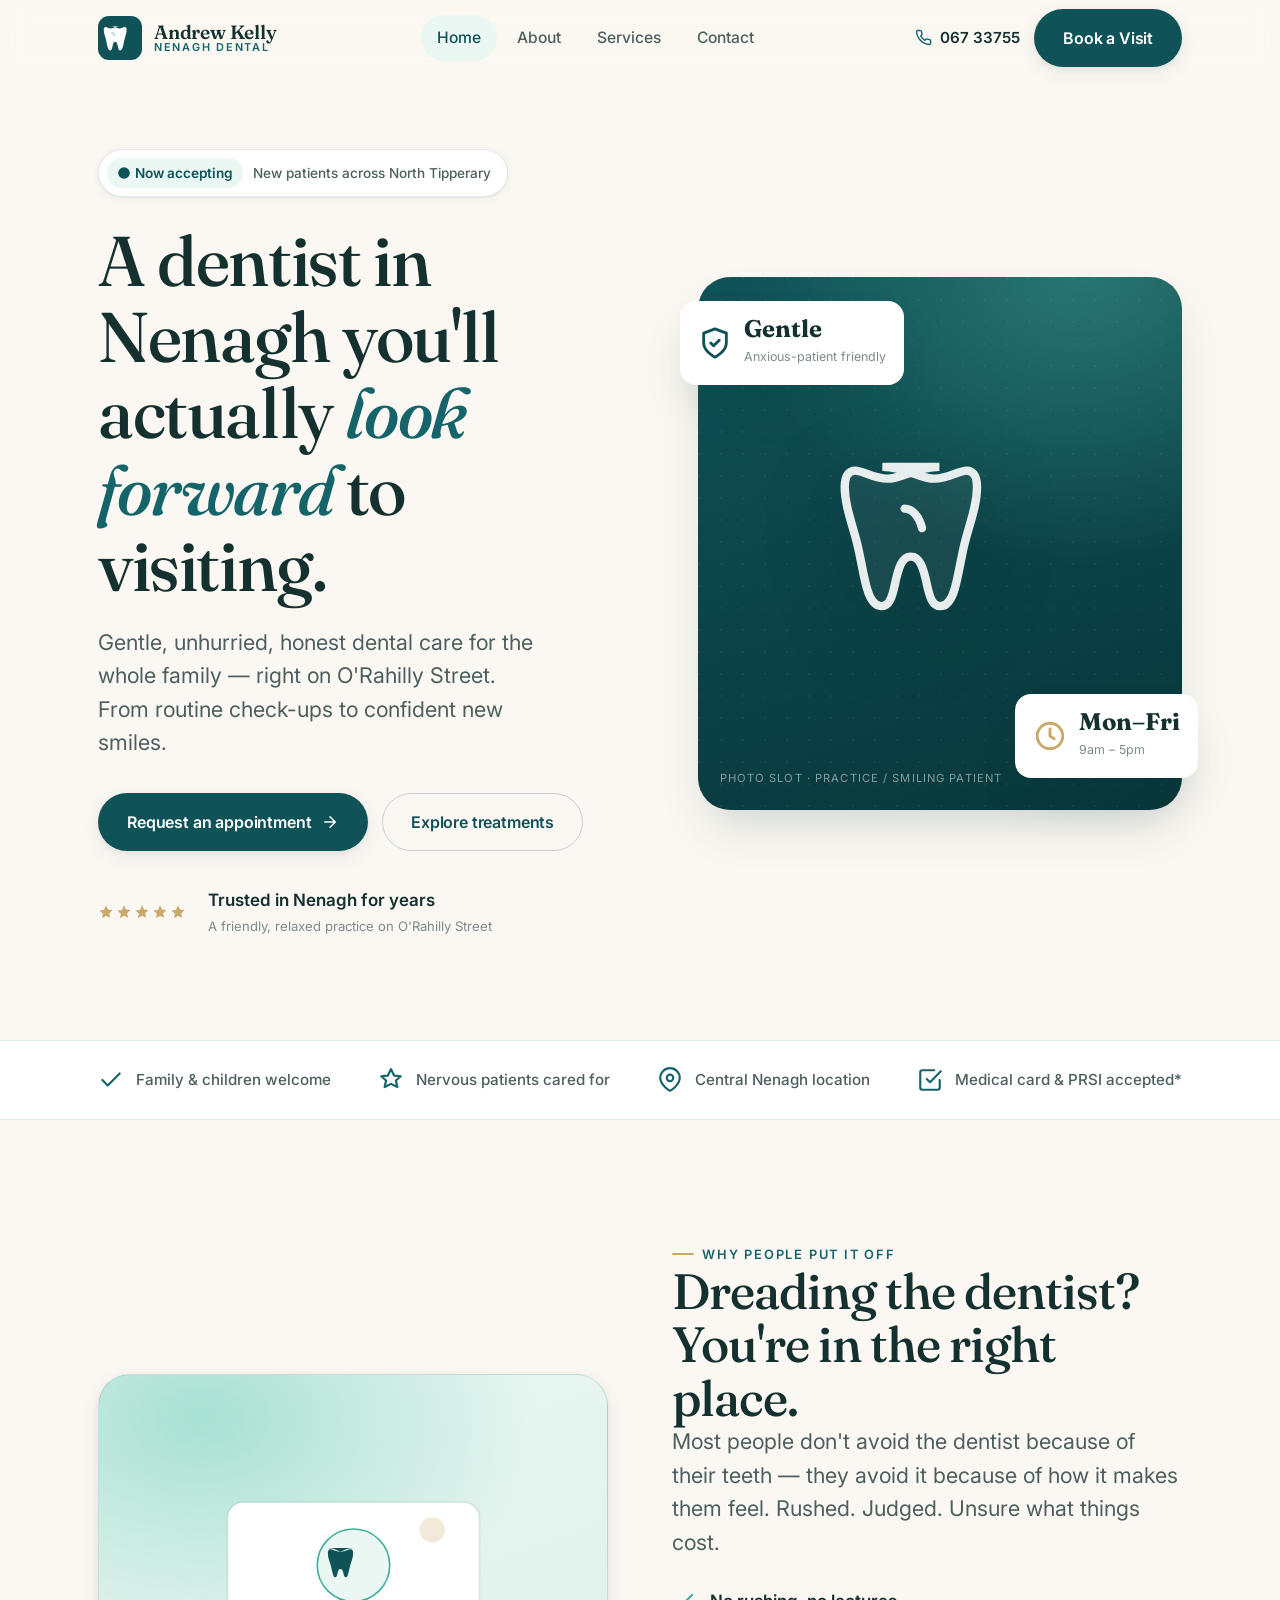
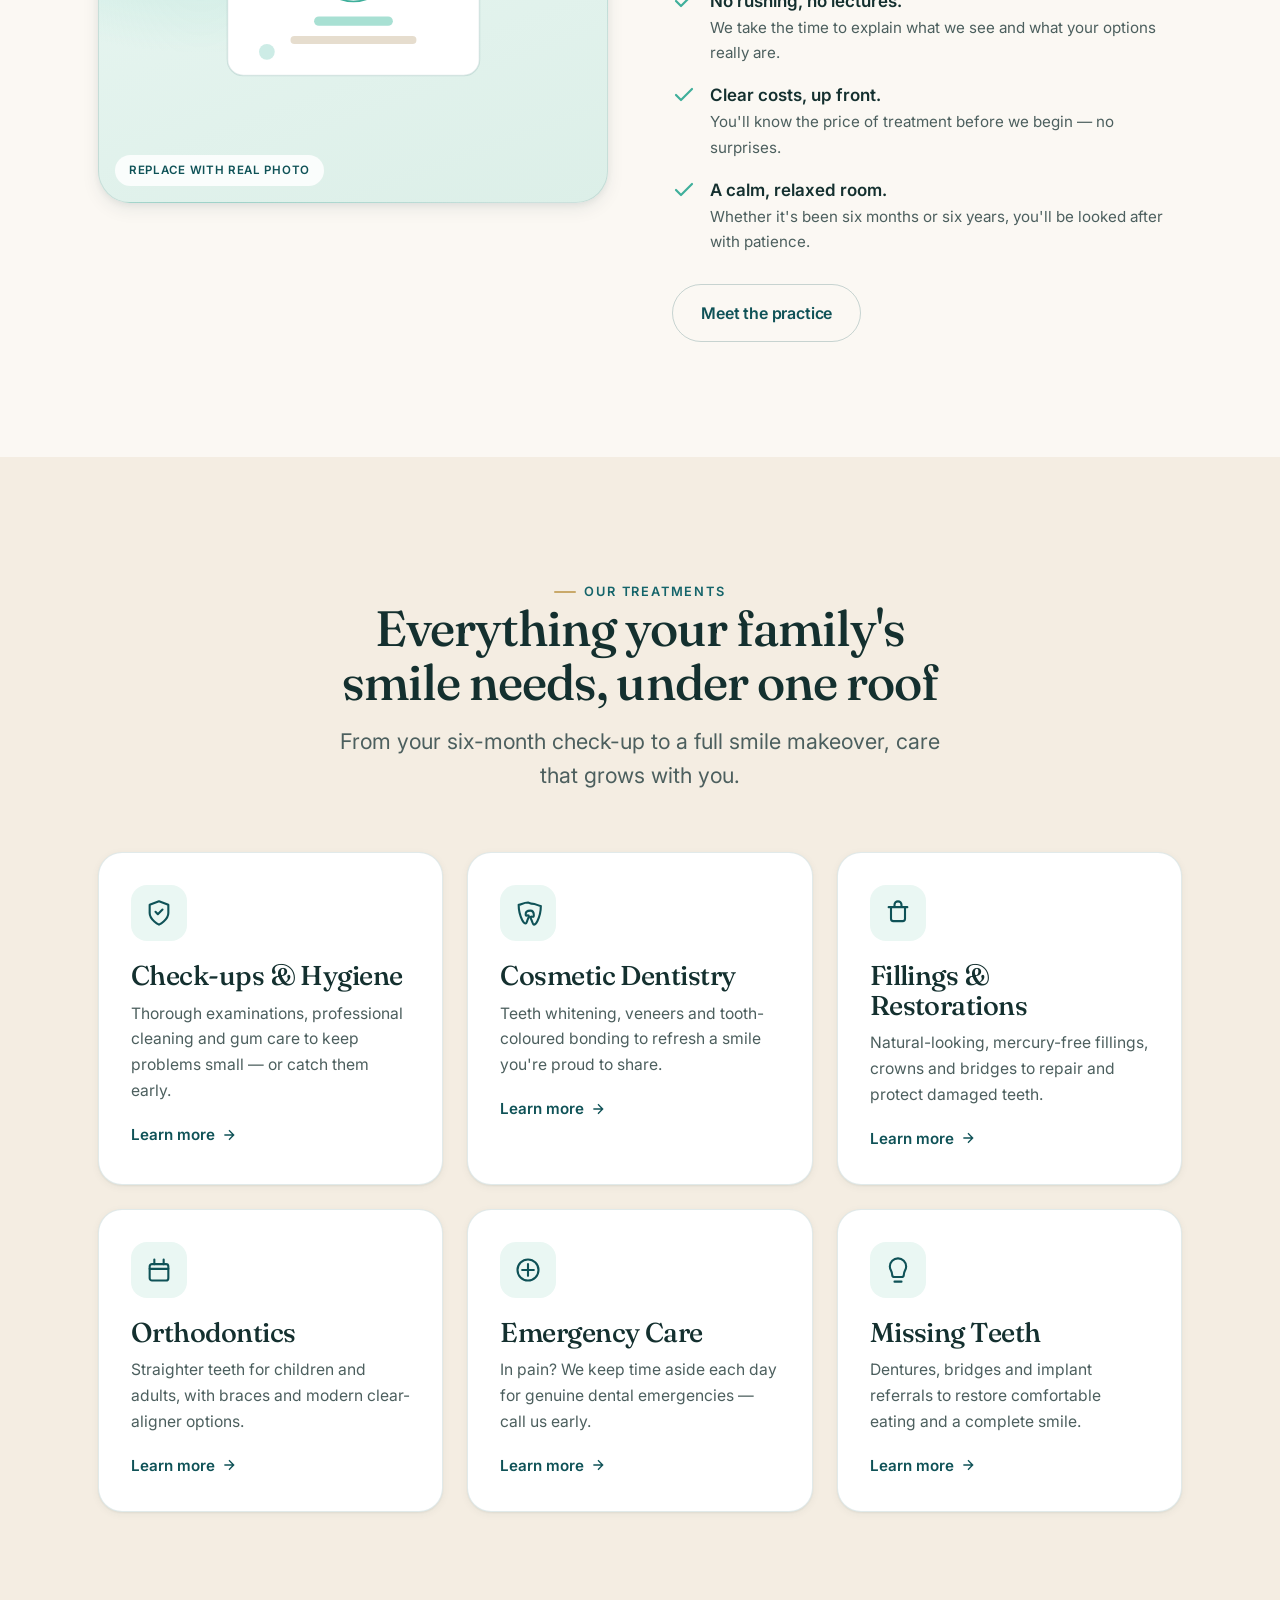
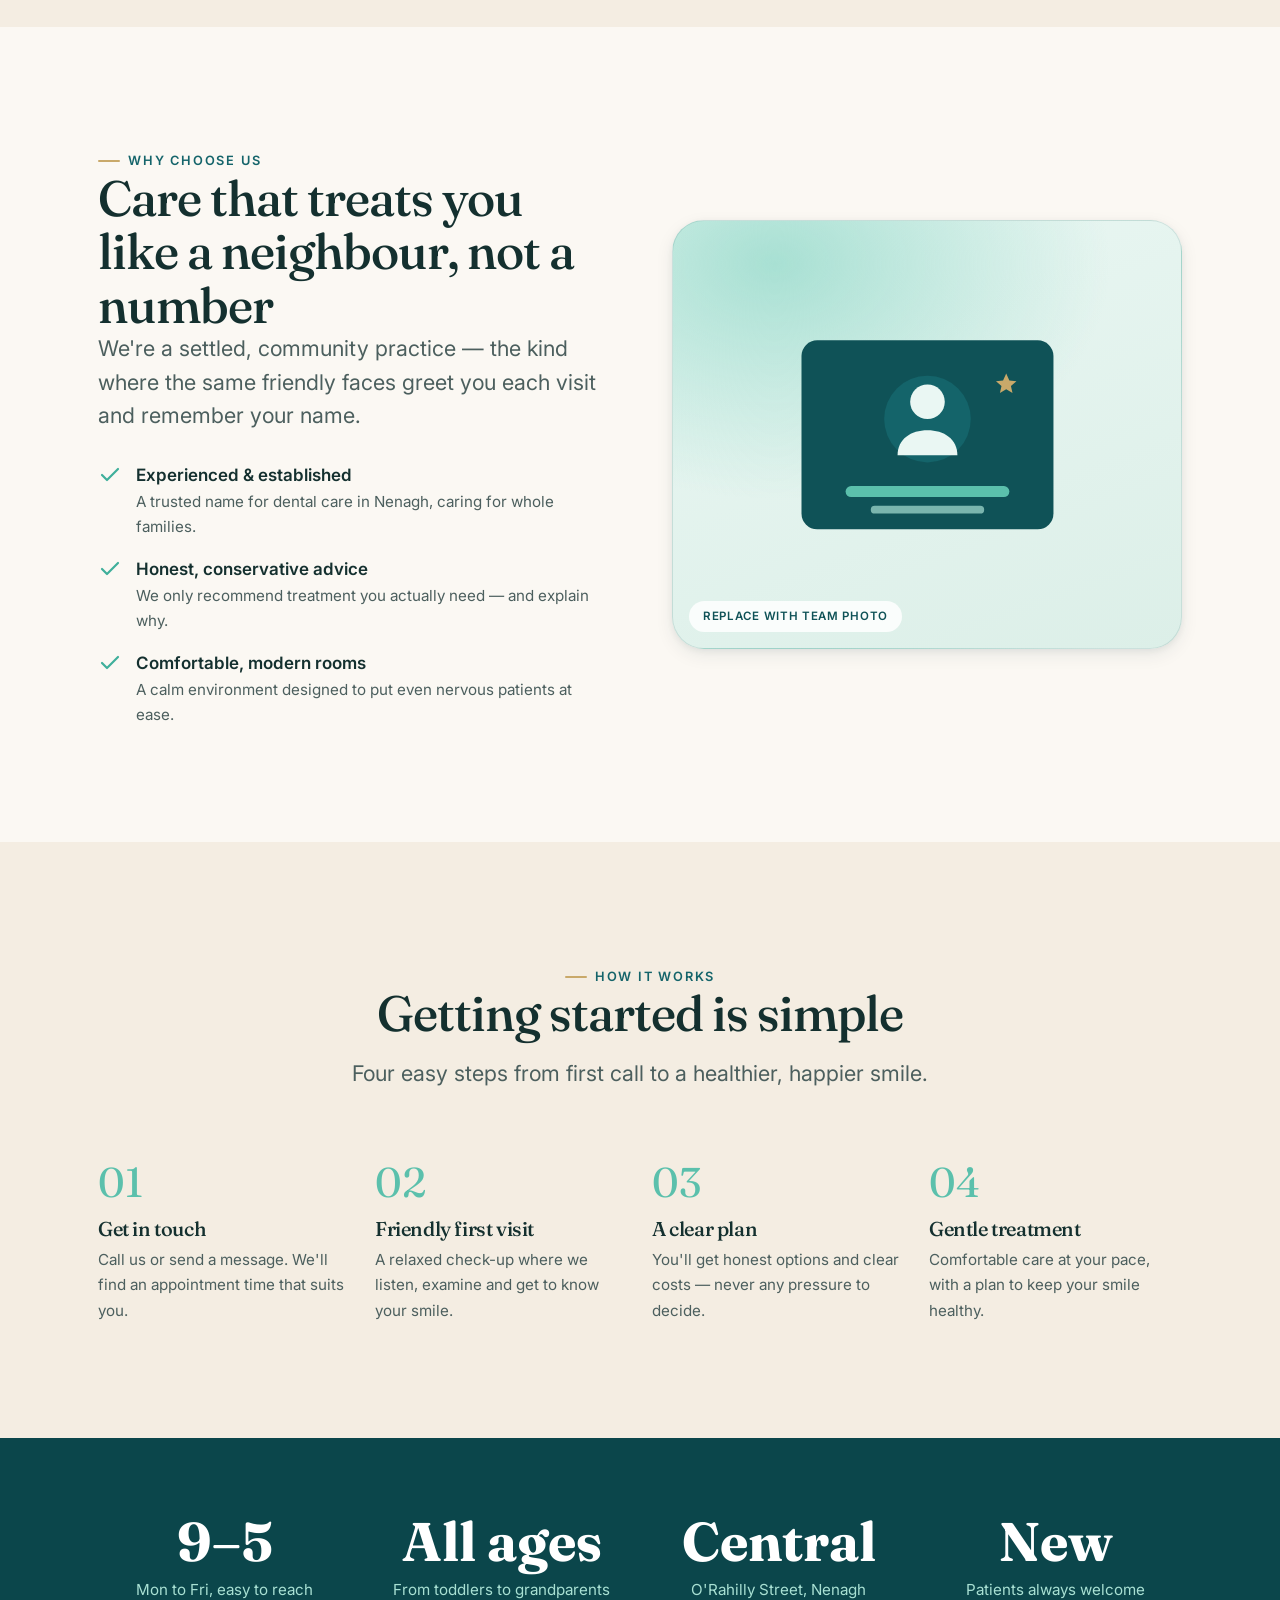
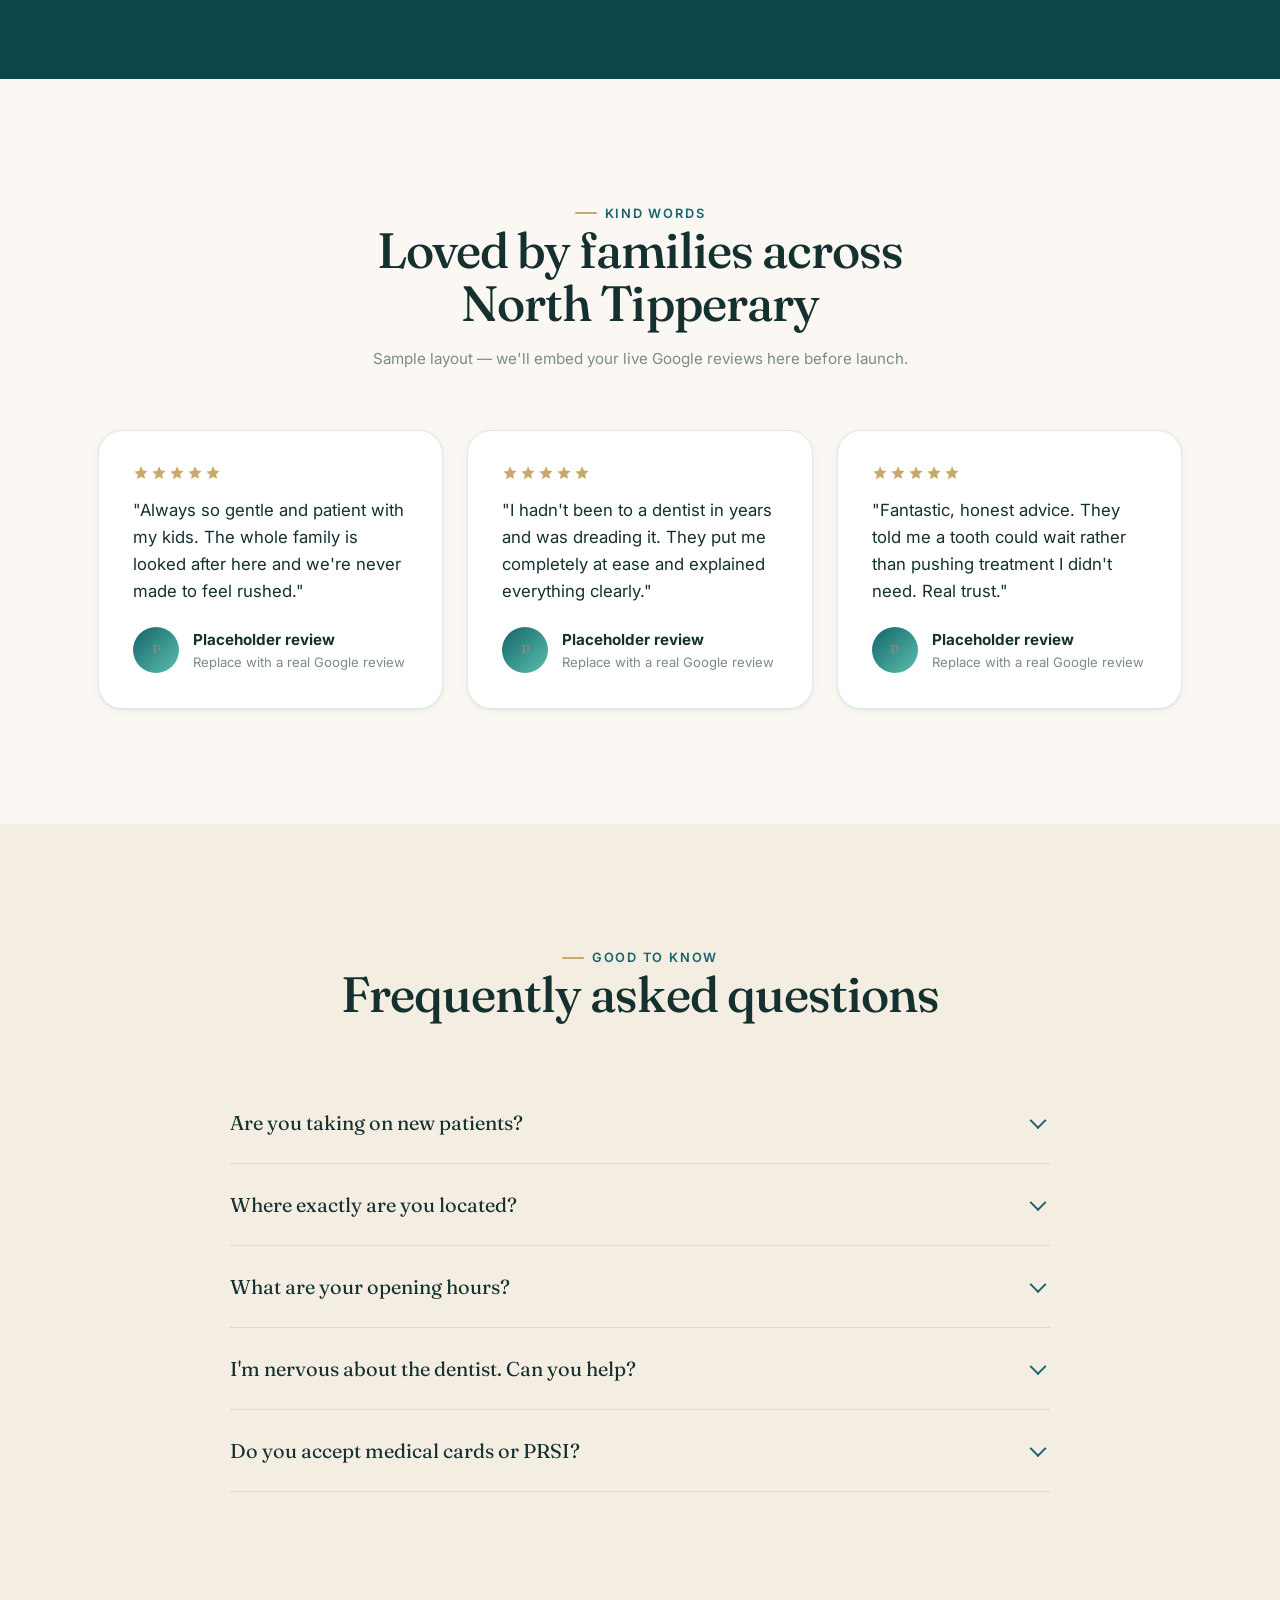
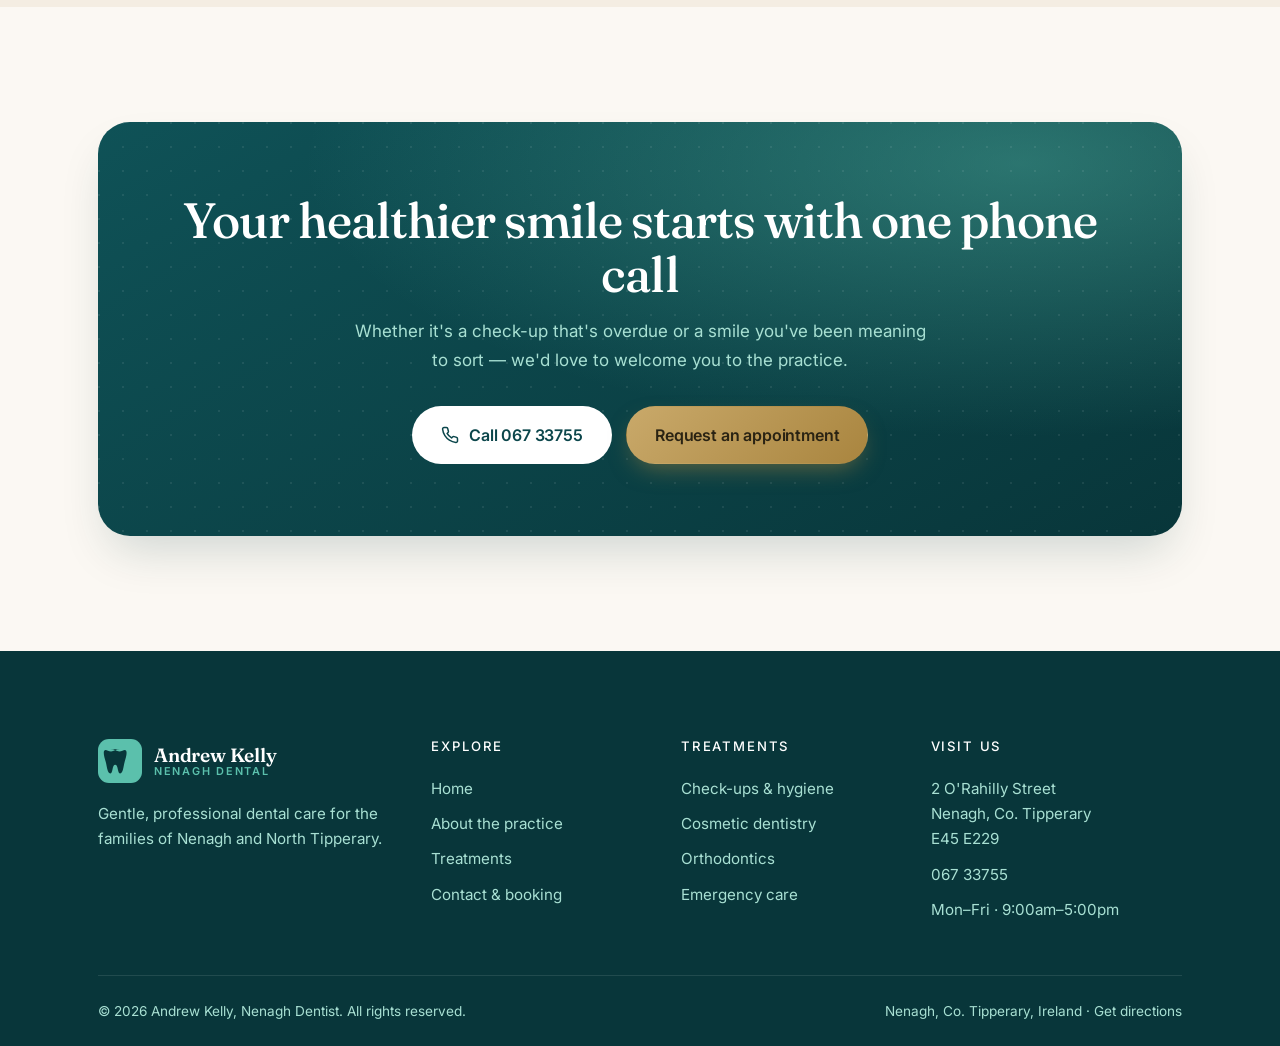
==== index.html @ b99c3176 "Initial commit: Andrew Kelly, Nenagh Dentist website Static 4-page dental practice site (HTML/CSS/JS" ====
<!DOCTYPE html>
<html lang="en-IE">
<head>
  <meta charset="UTF-8" />
  <meta name="viewport" content="width=device-width, initial-scale=1.0" />
  <title>Andrew Kelly, Nenagh Dentist | Family &amp; Cosmetic Dental Care, Co. Tipperary</title>
  <meta name="description" content="Gentle, professional dental care in the heart of Nenagh, Co. Tipperary. Family dentistry, cosmetic treatments and orthodontics from Andrew Kelly &amp; Colleagues. New patients welcome — call +353 67 33755." />
  <meta name="theme-color" content="#0f5257" />
  <link rel="canonical" href="https://andrewkelly-dental.vercel.app/" />

  <!-- Open Graph -->
  <meta property="og:type" content="website" />
  <meta property="og:title" content="Andrew Kelly, Nenagh Dentist | Family &amp; Cosmetic Dental Care" />
  <meta property="og:description" content="Gentle, professional dental care in Nenagh, Co. Tipperary. New patients welcome." />
  <meta property="og:locale" content="en_IE" />
  <meta property="og:url" content="https://andrewkelly-dental.vercel.app/" />

  <link rel="icon" href="assets/favicon.svg" type="image/svg+xml" />
  <link rel="preconnect" href="https://fonts.googleapis.com" />
  <link rel="preconnect" href="https://fonts.gstatic.com" crossorigin />
  <link href="https://fonts.googleapis.com/css2?family=Fraunces:ital,opsz,wght@0,9..144,400;0,9..144,500;0,9..144,600;1,9..144,400&family=Inter:wght@400;500;600;700&display=swap" rel="stylesheet" />
  <link rel="stylesheet" href="css/styles.css" />

  <!-- Local business structured data -->
  <script type="application/ld+json">
  {
    "@context": "https://schema.org",
    "@type": "Dentist",
    "name": "Andrew Kelly, Nenagh Dentist",
    "description": "Family, cosmetic and orthodontic dental care in Nenagh, Co. Tipperary.",
    "url": "https://andrewkelly-dental.vercel.app/",
    "telephone": "+353 67 33755",
    "priceRange": "€€",
    "image": "https://andrewkelly-dental.vercel.app/assets/favicon.svg",
    "address": {
      "@type": "PostalAddress",
      "streetAddress": "2 O'Rahilly Street",
      "addressLocality": "Nenagh",
      "addressRegion": "Co. Tipperary",
      "postalCode": "E45 E229",
      "addressCountry": "IE"
    },
    "geo": { "@type": "GeoCoordinates", "latitude": 52.8631, "longitude": -8.1994 },
    "openingHoursSpecification": [{
      "@type": "OpeningHoursSpecification",
      "dayOfWeek": ["Monday", "Tuesday", "Wednesday", "Thursday", "Friday"],
      "opens": "09:00", "closes": "17:00"
    }],
    "areaServed": ["Nenagh", "Thurles", "Roscrea", "North Tipperary"]
  }
  </script>
</head>
<body>

  <!-- ============ HEADER ============ -->
  <header class="site-header">
    <div class="container nav">
      <a href="index.html" class="brand" aria-label="Andrew Kelly, Nenagh Dentist — home">
        <svg class="brand__mark" viewBox="0 0 64 64" aria-hidden="true"><rect width="64" height="64" rx="16" fill="#0f5257"/><path d="M32 15c-6 0-9 3-13 3-3.5 0-6-2-8-2-1.6 0-2.6 1.3-2.6 4 0 4 1.4 8 2.8 13 1 3.6 1.7 9 2.8 12.6.9 3 2 4.4 3.6 4.4 2 0 2.7-2.2 3.4-5.4.9-4.2 1.8-7 4-7s3.1 2.8 4 7c.7 3.2 1.4 5.4 3.4 5.4 1.6 0 2.7-1.4 3.6-4.4 1.1-3.6 1.8-9 2.8-12.6 1.4-5 2.8-9 2.8-13 0-2.7-1-4-2.6-4-2 0-4.5 2-8 2-4 0-7-3-13-3z" fill="#fff"/><path d="M20 24c1.6 0 3 1.6 3.6 4" fill="none" stroke="#a8e0d3" stroke-width="2.4" stroke-linecap="round"/></svg>
        <span class="brand__text">
          <span class="brand__name">Andrew Kelly</span>
          <span class="brand__sub">Nenagh Dental</span>
        </span>
      </a>
      <nav class="nav__links" aria-label="Primary">
        <a href="index.html" class="active">Home</a>
        <a href="about.html">About</a>
        <a href="services.html">Services</a>
        <a href="contact.html">Contact</a>
      </nav>
      <div class="nav__cta">
        <a href="tel:+35367 33755" class="nav__phone">
          <svg viewBox="0 0 24 24" fill="none" stroke="currentColor" stroke-width="2" stroke-linecap="round" stroke-linejoin="round" aria-hidden="true"><path d="M22 16.92v3a2 2 0 0 1-2.18 2 19.79 19.79 0 0 1-8.63-3.07 19.5 19.5 0 0 1-6-6 19.79 19.79 0 0 1-3.07-8.67A2 2 0 0 1 4.11 2h3a2 2 0 0 1 2 1.72c.13.96.36 1.9.7 2.81a2 2 0 0 1-.45 2.11L8.09 9.91a16 16 0 0 0 6 6l1.27-1.27a2 2 0 0 1 2.11-.45c.9.34 1.85.57 2.81.7A2 2 0 0 1 22 16.92z"/></svg>
          067 33755
        </a>
        <a href="contact.html" class="btn btn--primary">Book a Visit</a>
        <button class="nav__toggle" aria-label="Open menu" aria-expanded="false"><span></span></button>
      </div>
    </div>
  </header>

  <main>
    <!-- ============ HERO ============ -->
    <section class="hero">
      <div class="container hero__grid">
        <div class="hero__content reveal">
          <span class="hero__pill">
            <b><svg viewBox="0 0 24 24" fill="currentColor" aria-hidden="true"><circle cx="12" cy="12" r="10"/></svg> Now accepting</b>
            New patients across North Tipperary
          </span>
          <h1>A dentist in Nenagh you'll actually <em>look forward</em> to visiting.</h1>
          <p class="lead hero__lead">Gentle, unhurried, honest dental care for the whole family — right on O'Rahilly Street. From routine check-ups to confident new smiles.</p>
          <div class="hero__actions">
            <a href="contact.html" class="btn btn--primary">
              Request an appointment
              <svg viewBox="0 0 24 24" fill="none" stroke="currentColor" stroke-width="2" stroke-linecap="round" stroke-linejoin="round" aria-hidden="true"><path d="M5 12h14M12 5l7 7-7 7"/></svg>
            </a>
            <a href="services.html" class="btn btn--ghost">Explore treatments</a>
          </div>
          <div class="hero__trust">
            <span class="stars" aria-hidden="true">
              <svg viewBox="0 0 24 24" fill="currentColor"><path d="M12 2l2.9 6.3 6.9.8-5.1 4.7 1.4 6.8L12 17.8 5.9 21.4l1.4-6.8L2.2 9.9l6.9-.8z"/></svg>
              <svg viewBox="0 0 24 24" fill="currentColor"><path d="M12 2l2.9 6.3 6.9.8-5.1 4.7 1.4 6.8L12 17.8 5.9 21.4l1.4-6.8L2.2 9.9l6.9-.8z"/></svg>
              <svg viewBox="0 0 24 24" fill="currentColor"><path d="M12 2l2.9 6.3 6.9.8-5.1 4.7 1.4 6.8L12 17.8 5.9 21.4l1.4-6.8L2.2 9.9l6.9-.8z"/></svg>
              <svg viewBox="0 0 24 24" fill="currentColor"><path d="M12 2l2.9 6.3 6.9.8-5.1 4.7 1.4 6.8L12 17.8 5.9 21.4l1.4-6.8L2.2 9.9l6.9-.8z"/></svg>
              <svg viewBox="0 0 24 24" fill="currentColor"><path d="M12 2l2.9 6.3 6.9.8-5.1 4.7 1.4 6.8L12 17.8 5.9 21.4l1.4-6.8L2.2 9.9l6.9-.8z"/></svg>
            </span>
            <div class="hero__stars">
              <strong>Trusted in Nenagh for years</strong>
              <small>A friendly, relaxed practice on O'Rahilly Street</small>
            </div>
          </div>
        </div>

        <div class="hero__visual reveal" data-delay="1">
          <div class="hero__card">
            <div class="hero__floaticon">
              <svg viewBox="0 0 64 64" fill="none" aria-hidden="true"><path d="M32 10c-7 0-10.5 3.4-15 3.4-4 0-6.8-2.3-9.2-2.3-1.8 0-3 1.5-3 4.6 0 4.6 1.6 9.2 3.2 14.9 1.2 4.1 2 10.3 3.2 14.4 1 3.4 2.3 5 4.1 5 2.3 0 3.1-2.5 3.9-6.2 1-4.8 2-8 4.6-8s3.6 3.2 4.6 8c.8 3.7 1.6 6.2 3.9 6.2 1.8 0 3.1-1.6 4.1-5 1.2-4.1 2-10.3 3.2-14.4 1.6-5.7 3.2-10.3 3.2-14.9 0-3.1-1.2-4.6-3-4.6-2.4 0-5.2 2.3-9.2 2.3-4.5 0-8-3.4-15-3.4z" stroke="currentColor" stroke-width="2.4" fill="rgba(255,255,255,0.06)"/><path d="M22 22c2.2 0 4.2 2.2 5 5.6" stroke="currentColor" stroke-width="2.4" stroke-linecap="round"/></svg>
            </div>
            <span class="hero__photo-note">Photo slot · practice / smiling patient</span>
          </div>
          <div class="hero__badge hero__badge--tl">
            <svg viewBox="0 0 24 24" fill="none" stroke="#0f5257" stroke-width="2" stroke-linecap="round" stroke-linejoin="round" aria-hidden="true"><path d="M12 22s8-4 8-10V5l-8-3-8 3v7c0 6 8 10 8 10z"/><path d="M9 12l2 2 4-4"/></svg>
            <div><b>Gentle</b><span>Anxious-patient friendly</span></div>
          </div>
          <div class="hero__badge hero__badge--br">
            <svg viewBox="0 0 24 24" fill="none" stroke="#c9a96a" stroke-width="2" stroke-linecap="round" stroke-linejoin="round" aria-hidden="true"><circle cx="12" cy="12" r="9"/><path d="M12 7v5l3 2"/></svg>
            <div><b>Mon–Fri</b><span>9am – 5pm</span></div>
          </div>
        </div>
      </div>
    </section>

    <!-- ============ TRUST BAR ============ -->
    <section class="trustbar">
      <div class="container trustbar__row">
        <div class="trustbar__item reveal"><svg viewBox="0 0 24 24" fill="none" stroke="currentColor" stroke-width="2" stroke-linecap="round" stroke-linejoin="round"><path d="M20 6L9 17l-5-5"/></svg> Family &amp; children welcome</div>
        <div class="trustbar__item reveal" data-delay="1"><svg viewBox="0 0 24 24" fill="none" stroke="currentColor" stroke-width="2" stroke-linecap="round" stroke-linejoin="round"><path d="M12 2l3 6 6 .5-4.5 4 1.4 6L12 15.6 6.1 18.5l1.4-6L3 8.5 9 8z"/></svg> Nervous patients cared for</div>
        <div class="trustbar__item reveal" data-delay="2"><svg viewBox="0 0 24 24" fill="none" stroke="currentColor" stroke-width="2" stroke-linecap="round" stroke-linejoin="round"><path d="M21 10c0 7-9 12-9 12s-9-5-9-12a9 9 0 0 1 18 0z"/><circle cx="12" cy="10" r="3"/></svg> Central Nenagh location</div>
        <div class="trustbar__item reveal" data-delay="3"><svg viewBox="0 0 24 24" fill="none" stroke="currentColor" stroke-width="2" stroke-linecap="round" stroke-linejoin="round"><path d="M9 11l3 3L22 4"/><path d="M21 12v7a2 2 0 0 1-2 2H5a2 2 0 0 1-2-2V5a2 2 0 0 1 2-2h11"/></svg> Medical card &amp; PRSI accepted*</div>
      </div>
    </section>

    <!-- ============ PROBLEM / SOLUTION ============ -->
    <section class="section">
      <div class="container split">
        <div class="split__media reveal" role="img" aria-label="Illustration of a calm, welcoming dental visit">
          <svg class="illus" viewBox="0 0 400 340" fill="none" aria-hidden="true">
            <rect x="40" y="60" width="320" height="220" rx="20" fill="#ffffff" stroke="#0f5257" stroke-opacity="0.12" stroke-width="2"/>
            <circle cx="200" cy="140" r="46" fill="#eaf7f3" stroke="#3faf9b" stroke-width="2"/>
            <path d="M200 118c-9 0-13.5 4.5-19 4.5-4.5 0-7.5-2.8-10.5-2.8-2 0-3 1.5-3 5 0 5 2 10 3.5 15 1 3.5 1.8 8.5 3 12 .8 2.4 1.6 3.6 2.8 3.6 1.6 0 2.2-2 2.8-4.6.8-3.6 1.6-6 3.9-6s3.1 2.4 3.9 6c.6 2.6 1.2 4.6 2.8 4.6 1.2 0 2-1.2 2.8-3.6 1.2-3.5 2-8.5 3-12 1.5-5 3.5-10 3.5-15 0-3.5-1-5-3-5-3 0-6 2.8-10.5 2.8-5.5 0-10-4.5-19-4.5z" fill="#0f5257"/>
            <rect x="150" y="205" width="100" height="12" rx="6" fill="#a8e0d3"/>
            <rect x="120" y="230" width="160" height="10" rx="5" fill="#e6ddce"/>
            <circle cx="300" cy="95" r="16" fill="#c9a96a" fill-opacity="0.25"/>
            <circle cx="90" cy="250" r="10" fill="#5bc0ac" fill-opacity="0.3"/>
          </svg>
          <span class="photo-tag">Replace with real photo</span>
        </div>
        <div class="split__content reveal" data-delay="1">
          <span class="eyebrow">Why people put it off</span>
          <h2>Dreading the dentist? You're in the right place.</h2>
          <p class="lead">Most people don't avoid the dentist because of their teeth — they avoid it because of how it makes them feel. Rushed. Judged. Unsure what things cost.</p>
          <ul class="checklist">
            <li><svg viewBox="0 0 24 24" fill="none" stroke="currentColor" stroke-width="2.2" stroke-linecap="round" stroke-linejoin="round"><path d="M20 6L9 17l-5-5"/></svg><div><b>No rushing, no lectures.</b><span>We take the time to explain what we see and what your options really are.</span></div></li>
            <li><svg viewBox="0 0 24 24" fill="none" stroke="currentColor" stroke-width="2.2" stroke-linecap="round" stroke-linejoin="round"><path d="M20 6L9 17l-5-5"/></svg><div><b>Clear costs, up front.</b><span>You'll know the price of treatment before we begin — no surprises.</span></div></li>
            <li><svg viewBox="0 0 24 24" fill="none" stroke="currentColor" stroke-width="2.2" stroke-linecap="round" stroke-linejoin="round"><path d="M20 6L9 17l-5-5"/></svg><div><b>A calm, relaxed room.</b><span>Whether it's been six months or six years, you'll be looked after with patience.</span></div></li>
          </ul>
          <a href="about.html" class="btn btn--ghost" style="margin-top:30px;">Meet the practice</a>
        </div>
      </div>
    </section>

    <!-- ============ SERVICES OVERVIEW ============ -->
    <section class="section section--sand" id="services">
      <div class="container">
        <div class="section-head center reveal">
          <span class="eyebrow" style="justify-content:center;">Our treatments</span>
          <h2>Everything your family's smile needs, under one roof</h2>
          <p class="lead">From your six-month check-up to a full smile makeover, care that grows with you.</p>
        </div>
        <div class="grid grid--3">
          <article class="card reveal">
            <div class="card__icon"><svg viewBox="0 0 24 24" fill="none" stroke="currentColor" stroke-width="1.8" stroke-linecap="round" stroke-linejoin="round"><path d="M12 22s8-4 8-10V5l-8-3-8 3v7c0 6 8 10 8 10z"/><path d="M9 11l2 2 4-4"/></svg></div>
            <h3>Check-ups &amp; Hygiene</h3>
            <p>Thorough examinations, professional cleaning and gum care to keep problems small — or catch them early.</p>
            <a href="services.html#checkups" class="card__link">Learn more <svg viewBox="0 0 24 24" fill="none" stroke="currentColor" stroke-width="2"><path d="M5 12h14M12 5l7 7-7 7"/></svg></a>
          </article>
          <article class="card reveal" data-delay="1">
            <div class="card__icon"><svg viewBox="0 0 24 24" fill="none" stroke="currentColor" stroke-width="1.8" stroke-linecap="round" stroke-linejoin="round"><path d="M12 3c-4 0-6 2-8 2 0 5 1 9 3 13 1 2 2 3 3 3s1-2 2-4 1-3 0-3-2 1-2-1 2-3 4-3 3 2 3 4-1 1-2 1-1 1 0 3 1 4 2 4 2-1 3-3c2-4 3-8 3-13-2 0-4-2-8-2z"/></svg></div>
            <h3>Cosmetic Dentistry</h3>
            <p>Teeth whitening, veneers and tooth-coloured bonding to refresh a smile you're proud to share.</p>
            <a href="services.html#cosmetic" class="card__link">Learn more <svg viewBox="0 0 24 24" fill="none" stroke="currentColor" stroke-width="2"><path d="M5 12h14M12 5l7 7-7 7"/></svg></a>
          </article>
          <article class="card reveal" data-delay="2">
            <div class="card__icon"><svg viewBox="0 0 24 24" fill="none" stroke="currentColor" stroke-width="1.8" stroke-linecap="round" stroke-linejoin="round"><path d="M4 7h16M6 7v10a2 2 0 0 0 2 2h8a2 2 0 0 0 2-2V7M9 7V5a3 3 0 0 1 6 0v2"/></svg></div>
            <h3>Fillings &amp; Restorations</h3>
            <p>Natural-looking, mercury-free fillings, crowns and bridges to repair and protect damaged teeth.</p>
            <a href="services.html#restorative" class="card__link">Learn more <svg viewBox="0 0 24 24" fill="none" stroke="currentColor" stroke-width="2"><path d="M5 12h14M12 5l7 7-7 7"/></svg></a>
          </article>
          <article class="card reveal">
            <div class="card__icon"><svg viewBox="0 0 24 24" fill="none" stroke="currentColor" stroke-width="1.8" stroke-linecap="round" stroke-linejoin="round"><path d="M8 3v4M16 3v4M4 11h16"/><rect x="4" y="7" width="16" height="14" rx="2"/></svg></div>
            <h3>Orthodontics</h3>
            <p>Straighter teeth for children and adults, with braces and modern clear-aligner options.</p>
            <a href="services.html#orthodontics" class="card__link">Learn more <svg viewBox="0 0 24 24" fill="none" stroke="currentColor" stroke-width="2"><path d="M5 12h14M12 5l7 7-7 7"/></svg></a>
          </article>
          <article class="card reveal" data-delay="1">
            <div class="card__icon"><svg viewBox="0 0 24 24" fill="none" stroke="currentColor" stroke-width="1.8" stroke-linecap="round" stroke-linejoin="round"><circle cx="12" cy="12" r="9"/><path d="M12 7v10M7 12h10"/></svg></div>
            <h3>Emergency Care</h3>
            <p>In pain? We keep time aside each day for genuine dental emergencies — call us early.</p>
            <a href="services.html#emergency" class="card__link">Learn more <svg viewBox="0 0 24 24" fill="none" stroke="currentColor" stroke-width="2"><path d="M5 12h14M12 5l7 7-7 7"/></svg></a>
          </article>
          <article class="card reveal" data-delay="2">
            <div class="card__icon"><svg viewBox="0 0 24 24" fill="none" stroke="currentColor" stroke-width="1.8" stroke-linecap="round" stroke-linejoin="round"><path d="M12 2a7 7 0 0 0-7 7c0 3 2 4 2 7a2 2 0 0 0 2 2h6a2 2 0 0 0 2-2c0-3 2-4 2-7a7 7 0 0 0-7-7z"/><path d="M9 22h6"/></svg></div>
            <h3>Missing Teeth</h3>
            <p>Dentures, bridges and implant referrals to restore comfortable eating and a complete smile.</p>
            <a href="services.html#missing" class="card__link">Learn more <svg viewBox="0 0 24 24" fill="none" stroke="currentColor" stroke-width="2"><path d="M5 12h14M12 5l7 7-7 7"/></svg></a>
          </article>
        </div>
      </div>
    </section>

    <!-- ============ WHY CHOOSE US ============ -->
    <section class="section">
      <div class="container split split--reverse">
        <div class="split__media reveal" role="img" aria-label="Illustration representing an experienced, caring dental team">
          <svg class="illus" viewBox="0 0 400 340" fill="none" aria-hidden="true">
            <rect x="40" y="50" width="320" height="240" rx="20" fill="#0f5257"/>
            <circle cx="200" cy="150" r="55" fill="#14646a"/>
            <circle cx="200" cy="128" r="22" fill="#eaf7f3"/>
            <path d="M162 196c0-21 17-32 38-32s38 11 38 32z" fill="#eaf7f3"/>
            <rect x="96" y="235" width="208" height="14" rx="7" fill="#5bc0ac"/>
            <rect x="128" y="260" width="144" height="10" rx="5" fill="#a8e0d3" fill-opacity="0.7"/>
            <path d="M300 92l4 9 9 1-7 6 2 9-8-5-8 5 2-9-7-6 9-1z" fill="#c9a96a"/>
          </svg>
          <span class="photo-tag">Replace with team photo</span>
        </div>
        <div class="split__content reveal" data-delay="1">
          <span class="eyebrow">Why choose us</span>
          <h2>Care that treats you like a neighbour, not a number</h2>
          <p class="lead">We're a settled, community practice — the kind where the same friendly faces greet you each visit and remember your name.</p>
          <ul class="checklist">
            <li><svg viewBox="0 0 24 24" fill="none" stroke="currentColor" stroke-width="2.2" stroke-linecap="round" stroke-linejoin="round"><path d="M20 6L9 17l-5-5"/></svg><div><b>Experienced &amp; established</b><span>A trusted name for dental care in Nenagh, caring for whole families.</span></div></li>
            <li><svg viewBox="0 0 24 24" fill="none" stroke="currentColor" stroke-width="2.2" stroke-linecap="round" stroke-linejoin="round"><path d="M20 6L9 17l-5-5"/></svg><div><b>Honest, conservative advice</b><span>We only recommend treatment you actually need — and explain why.</span></div></li>
            <li><svg viewBox="0 0 24 24" fill="none" stroke="currentColor" stroke-width="2.2" stroke-linecap="round" stroke-linejoin="round"><path d="M20 6L9 17l-5-5"/></svg><div><b>Comfortable, modern rooms</b><span>A calm environment designed to put even nervous patients at ease.</span></div></li>
          </ul>
        </div>
      </div>
    </section>

    <!-- ============ PROCESS ============ -->
    <section class="section section--sand">
      <div class="container">
        <div class="section-head center reveal">
          <span class="eyebrow" style="justify-content:center;">How it works</span>
          <h2>Getting started is simple</h2>
          <p class="lead">Four easy steps from first call to a healthier, happier smile.</p>
        </div>
        <div class="steps">
          <div class="step reveal">
            <div class="step__num">01</div>
            <h3>Get in touch</h3>
            <p>Call us or send a message. We'll find an appointment time that suits you.</p>
          </div>
          <div class="step reveal" data-delay="1">
            <div class="step__num">02</div>
            <h3>Friendly first visit</h3>
            <p>A relaxed check-up where we listen, examine and get to know your smile.</p>
          </div>
          <div class="step reveal" data-delay="2">
            <div class="step__num">03</div>
            <h3>A clear plan</h3>
            <p>You'll get honest options and clear costs — never any pressure to decide.</p>
          </div>
          <div class="step reveal" data-delay="3">
            <div class="step__num">04</div>
            <h3>Gentle treatment</h3>
            <p>Comfortable care at your pace, with a plan to keep your smile healthy.</p>
          </div>
        </div>
      </div>
    </section>

    <!-- ============ STATS BAND ============ -->
    <section class="section section--teal section--tight">
      <div class="container">
        <div class="stats">
          <div class="stat reveal"><b>9–5</b><span>Mon to Fri, easy to reach</span></div>
          <div class="stat reveal" data-delay="1"><b>All&nbsp;ages</b><span>From toddlers to grandparents</span></div>
          <div class="stat reveal" data-delay="2"><b>Central</b><span>O'Rahilly Street, Nenagh</span></div>
          <div class="stat reveal" data-delay="3"><b>New</b><span>Patients always welcome</span></div>
        </div>
      </div>
    </section>

    <!-- ============ TESTIMONIALS ============ -->
    <section class="section">
      <div class="container">
        <div class="section-head center reveal">
          <span class="eyebrow" style="justify-content:center;">Kind words</span>
          <h2>Loved by families across North Tipperary</h2>
          <p class="lead" style="font-size:0.95rem;color:var(--ink-mute);">Sample layout — we'll embed your live Google reviews here before launch.</p>
        </div>
        <div class="grid grid--3">
          <figure class="quote reveal">
            <span class="stars" aria-hidden="true"><svg viewBox="0 0 24 24" fill="currentColor"><path d="M12 2l2.9 6.3 6.9.8-5.1 4.7 1.4 6.8L12 17.8 5.9 21.4l1.4-6.8L2.2 9.9l6.9-.8z"/></svg><svg viewBox="0 0 24 24" fill="currentColor"><path d="M12 2l2.9 6.3 6.9.8-5.1 4.7 1.4 6.8L12 17.8 5.9 21.4l1.4-6.8L2.2 9.9l6.9-.8z"/></svg><svg viewBox="0 0 24 24" fill="currentColor"><path d="M12 2l2.9 6.3 6.9.8-5.1 4.7 1.4 6.8L12 17.8 5.9 21.4l1.4-6.8L2.2 9.9l6.9-.8z"/></svg><svg viewBox="0 0 24 24" fill="currentColor"><path d="M12 2l2.9 6.3 6.9.8-5.1 4.7 1.4 6.8L12 17.8 5.9 21.4l1.4-6.8L2.2 9.9l6.9-.8z"/></svg><svg viewBox="0 0 24 24" fill="currentColor"><path d="M12 2l2.9 6.3 6.9.8-5.1 4.7 1.4 6.8L12 17.8 5.9 21.4l1.4-6.8L2.2 9.9l6.9-.8z"/></svg></span>
            <blockquote><p>"Always so gentle and patient with my kids. The whole family is looked after here and we're never made to feel rushed."</p></blockquote>
            <figcaption class="quote__by"><span class="quote__avatar">P</span><span><b>Placeholder review</b><span>Replace with a real Google review</span></span></figcaption>
          </figure>
          <figure class="quote reveal" data-delay="1">
            <span class="stars" aria-hidden="true"><svg viewBox="0 0 24 24" fill="currentColor"><path d="M12 2l2.9 6.3 6.9.8-5.1 4.7 1.4 6.8L12 17.8 5.9 21.4l1.4-6.8L2.2 9.9l6.9-.8z"/></svg><svg viewBox="0 0 24 24" fill="currentColor"><path d="M12 2l2.9 6.3 6.9.8-5.1 4.7 1.4 6.8L12 17.8 5.9 21.4l1.4-6.8L2.2 9.9l6.9-.8z"/></svg><svg viewBox="0 0 24 24" fill="currentColor"><path d="M12 2l2.9 6.3 6.9.8-5.1 4.7 1.4 6.8L12 17.8 5.9 21.4l1.4-6.8L2.2 9.9l6.9-.8z"/></svg><svg viewBox="0 0 24 24" fill="currentColor"><path d="M12 2l2.9 6.3 6.9.8-5.1 4.7 1.4 6.8L12 17.8 5.9 21.4l1.4-6.8L2.2 9.9l6.9-.8z"/></svg><svg viewBox="0 0 24 24" fill="currentColor"><path d="M12 2l2.9 6.3 6.9.8-5.1 4.7 1.4 6.8L12 17.8 5.9 21.4l1.4-6.8L2.2 9.9l6.9-.8z"/></svg></span>
            <blockquote><p>"I hadn't been to a dentist in years and was dreading it. They put me completely at ease and explained everything clearly."</p></blockquote>
            <figcaption class="quote__by"><span class="quote__avatar">P</span><span><b>Placeholder review</b><span>Replace with a real Google review</span></span></figcaption>
          </figure>
          <figure class="quote reveal" data-delay="2">
            <span class="stars" aria-hidden="true"><svg viewBox="0 0 24 24" fill="currentColor"><path d="M12 2l2.9 6.3 6.9.8-5.1 4.7 1.4 6.8L12 17.8 5.9 21.4l1.4-6.8L2.2 9.9l6.9-.8z"/></svg><svg viewBox="0 0 24 24" fill="currentColor"><path d="M12 2l2.9 6.3 6.9.8-5.1 4.7 1.4 6.8L12 17.8 5.9 21.4l1.4-6.8L2.2 9.9l6.9-.8z"/></svg><svg viewBox="0 0 24 24" fill="currentColor"><path d="M12 2l2.9 6.3 6.9.8-5.1 4.7 1.4 6.8L12 17.8 5.9 21.4l1.4-6.8L2.2 9.9l6.9-.8z"/></svg><svg viewBox="0 0 24 24" fill="currentColor"><path d="M12 2l2.9 6.3 6.9.8-5.1 4.7 1.4 6.8L12 17.8 5.9 21.4l1.4-6.8L2.2 9.9l6.9-.8z"/></svg><svg viewBox="0 0 24 24" fill="currentColor"><path d="M12 2l2.9 6.3 6.9.8-5.1 4.7 1.4 6.8L12 17.8 5.9 21.4l1.4-6.8L2.2 9.9l6.9-.8z"/></svg></span>
            <blockquote><p>"Fantastic, honest advice. They told me a tooth could wait rather than pushing treatment I didn't need. Real trust."</p></blockquote>
            <figcaption class="quote__by"><span class="quote__avatar">P</span><span><b>Placeholder review</b><span>Replace with a real Google review</span></span></figcaption>
          </figure>
        </div>
      </div>
    </section>

    <!-- ============ FAQ ============ -->
    <section class="section section--sand">
      <div class="container">
        <div class="section-head center reveal">
          <span class="eyebrow" style="justify-content:center;">Good to know</span>
          <h2>Frequently asked questions</h2>
        </div>
        <div class="faq reveal">
          <div class="faq__item">
            <button class="faq__q" aria-expanded="false">Are you taking on new patients?</button>
            <div class="faq__a"><p>Yes — we welcome new patients of all ages from Nenagh and the wider North Tipperary area. The easiest way to register is to call us on 067 33755 or send an enquiry through this website.</p></div>
          </div>
          <div class="faq__item">
            <button class="faq__q" aria-expanded="false">Where exactly are you located?</button>
            <div class="faq__a"><p>You'll find us at 2 O'Rahilly Street in the centre of Nenagh, Co. Tipperary (E45 E229) — easy to reach with parking nearby.</p></div>
          </div>
          <div class="faq__item">
            <button class="faq__q" aria-expanded="false">What are your opening hours?</button>
            <div class="faq__a"><p>We're open Monday to Friday, 9:00am to 5:00pm. Other times can sometimes be arranged for existing patients — just ask.</p></div>
          </div>
          <div class="faq__item">
            <button class="faq__q" aria-expanded="false">I'm nervous about the dentist. Can you help?</button>
            <div class="faq__a"><p>Absolutely — a large part of our care is looking after anxious patients. We move at your pace, explain everything before we do it, and never make you feel rushed or judged.</p></div>
          </div>
          <div class="faq__item">
            <button class="faq__q" aria-expanded="false">Do you accept medical cards or PRSI?</button>
            <div class="faq__a"><p>We can advise on treatments covered under the medical card (DTSS) and PRSI (Treatment Benefit) schemes. Please confirm your entitlements with us when booking. <em>(Client to confirm exact scheme participation.)</em></p></div>
          </div>
        </div>
      </div>
    </section>

    <!-- ============ FINAL CTA ============ -->
    <section class="section">
      <div class="container">
        <div class="cta-band reveal">
          <h2>Your healthier smile starts with one phone call</h2>
          <p>Whether it's a check-up that's overdue or a smile you've been meaning to sort — we'd love to welcome you to the practice.</p>
          <div class="hero__actions">
            <a href="tel:+35367 33755" class="btn btn--light">
              <svg viewBox="0 0 24 24" fill="none" stroke="currentColor" stroke-width="2" stroke-linecap="round" stroke-linejoin="round" aria-hidden="true"><path d="M22 16.92v3a2 2 0 0 1-2.18 2 19.79 19.79 0 0 1-8.63-3.07 19.5 19.5 0 0 1-6-6 19.79 19.79 0 0 1-3.07-8.67A2 2 0 0 1 4.11 2h3a2 2 0 0 1 2 1.72c.13.96.36 1.9.7 2.81a2 2 0 0 1-.45 2.11L8.09 9.91a16 16 0 0 0 6 6l1.27-1.27a2 2 0 0 1 2.11-.45c.9.34 1.85.57 2.81.7A2 2 0 0 1 22 16.92z"/></svg>
              Call 067 33755
            </a>
            <a href="contact.html" class="btn btn--gold">Request an appointment</a>
          </div>
        </div>
      </div>
    </section>
  </main>

  <!-- ============ FOOTER ============ -->
  <footer class="site-footer">
    <div class="container">
      <div class="footer__grid">
        <div class="footer__brand">
          <a href="index.html" class="brand" aria-label="Andrew Kelly, Nenagh Dentist — home">
            <svg class="brand__mark" viewBox="0 0 64 64" aria-hidden="true"><rect width="64" height="64" rx="16" fill="#5bc0ac"/><path d="M32 15c-6 0-9 3-13 3-3.5 0-6-2-8-2-1.6 0-2.6 1.3-2.6 4 0 4 1.4 8 2.8 13 1 3.6 1.7 9 2.8 12.6.9 3 2 4.4 3.6 4.4 2 0 2.7-2.2 3.4-5.4.9-4.2 1.8-7 4-7s3.1 2.8 4 7c.7 3.2 1.4 5.4 3.4 5.4 1.6 0 2.7-1.4 3.6-4.4 1.1-3.6 1.8-9 2.8-12.6 1.4-5 2.8-9 2.8-13 0-2.7-1-4-2.6-4-2 0-4.5 2-8 2-4 0-7-3-13-3z" fill="#08363a"/></svg>
            <span class="brand__text">
              <span class="brand__name">Andrew Kelly</span>
              <span class="brand__sub">Nenagh Dental</span>
            </span>
          </a>
          <p>Gentle, professional dental care for the families of Nenagh and North Tipperary.</p>
        </div>
        <div class="footer__col">
          <h4>Explore</h4>
          <a href="index.html">Home</a>
          <a href="about.html">About the practice</a>
          <a href="services.html">Treatments</a>
          <a href="contact.html">Contact &amp; booking</a>
        </div>
        <div class="footer__col">
          <h4>Treatments</h4>
          <a href="services.html#checkups">Check-ups &amp; hygiene</a>
          <a href="services.html#cosmetic">Cosmetic dentistry</a>
          <a href="services.html#orthodontics">Orthodontics</a>
          <a href="services.html#emergency">Emergency care</a>
        </div>
        <div class="footer__col">
          <h4>Visit us</h4>
          <p>2 O'Rahilly Street<br />Nenagh, Co. Tipperary<br />E45 E229</p>
          <a href="tel:+35367 33755">067 33755</a>
          <p>Mon–Fri · 9:00am–5:00pm</p>
        </div>
      </div>
      <div class="footer__bottom">
        <span>© <span id="year">2026</span> Andrew Kelly, Nenagh Dentist. All rights reserved.</span>
        <span>Nenagh, Co. Tipperary, Ireland · <a href="contact.html">Get directions</a></span>
      </div>
    </div>
  </footer>

  <script src="js/main.js" defer></script>
</body>
</html>
---- css/styles.css ----
/* =============================================================
   Andrew Kelly · Nenagh Dentist — Design System
   Bespoke boutique-clinical identity. Not a template.
   ============================================================= */

/* ---------- Design Tokens ---------- */
:root {
  /* Brand — deep teal + warm cream + soft gold */
  --teal-900: #08363a;
  --teal-800: #0b464b;
  --teal-700: #0f5257;
  --teal-600: #14646a;
  --teal-500: #1b7a80;
  --mint-500: #3faf9b;
  --mint-400: #5bc0ac;
  --mint-200: #a8e0d3;
  --mint-50:  #eaf7f3;
  --gold:     #c9a96a;
  --gold-dark:#a9853f;

  --cream:    #fbf8f3;
  --sand:     #f4ede2;
  --white:    #ffffff;

  --ink:      #14302f;
  --ink-soft: #4c5f5e;
  --ink-mute: #7b8b8a;

  --border:   rgba(15, 82, 87, 0.12);
  --border-strong: rgba(15, 82, 87, 0.22);

  /* Type */
  --font-display: "Fraunces", Georgia, "Times New Roman", serif;
  --font-body: "Inter", system-ui, -apple-system, "Segoe UI", Roboto, sans-serif;

  /* Radii */
  --r-sm: 10px;
  --r: 16px;
  --r-lg: 24px;
  --r-xl: 32px;
  --r-pill: 999px;

  /* Shadows */
  --shadow-sm: 0 1px 2px rgba(8, 54, 58, 0.06), 0 2px 8px rgba(8, 54, 58, 0.05);
  --shadow-md: 0 6px 18px rgba(8, 54, 58, 0.08), 0 2px 6px rgba(8, 54, 58, 0.06);
  --shadow-lg: 0 24px 48px -12px rgba(8, 54, 58, 0.18);
  --shadow-glow: 0 20px 60px -20px rgba(20, 100, 106, 0.45);

  /* Layout */
  --maxw: 1180px;
  --gutter: clamp(20px, 5vw, 48px);
  --section-y: clamp(64px, 9vw, 128px);

  --ease: cubic-bezier(0.22, 1, 0.36, 1);
}

/* ---------- Reset ---------- */
*, *::before, *::after { box-sizing: border-box; }
* { margin: 0; }
html { -webkit-text-size-adjust: 100%; scroll-behavior: smooth; }
@media (prefers-reduced-motion: reduce) {
  html { scroll-behavior: auto; }
  *, *::before, *::after { animation-duration: 0.01ms !important; animation-iteration-count: 1 !important; transition-duration: 0.01ms !important; }
}
body {
  font-family: var(--font-body);
  color: var(--ink);
  background: var(--cream);
  line-height: 1.65;
  font-size: 1.0625rem;
  -webkit-font-smoothing: antialiased;
  text-rendering: optimizeLegibility;
  overflow-x: hidden;
}
img, svg, video { display: block; max-width: 100%; height: auto; }
a { color: inherit; text-decoration: none; }
button { font: inherit; cursor: pointer; }
ul { list-style: none; padding: 0; }
:focus-visible { outline: 3px solid var(--mint-500); outline-offset: 3px; border-radius: 4px; }

/* ---------- Typography ---------- */
h1, h2, h3, h4 { font-family: var(--font-display); font-weight: 500; line-height: 1.08; letter-spacing: -0.02em; color: var(--ink); font-optical-sizing: auto; }
h1 { font-size: clamp(2.5rem, 6vw, 4.4rem); }
h2 { font-size: clamp(2rem, 4.4vw, 3.1rem); }
h3 { font-size: clamp(1.3rem, 2.4vw, 1.7rem); }
h4 { font-size: 1.15rem; }
p { color: var(--ink-soft); }
.lead { font-size: clamp(1.1rem, 1.8vw, 1.35rem); line-height: 1.55; color: var(--ink-soft); }

/* ---------- Layout ---------- */
.container { width: 100%; max-width: var(--maxw); margin-inline: auto; padding-inline: var(--gutter); }
.section { padding-block: var(--section-y); }
.section--sand { background: var(--sand); }
.section--teal { background: var(--teal-800); color: var(--mint-50); }
.section--teal h2, .section--teal h3 { color: #fff; }
.section--tight { padding-block: clamp(48px, 6vw, 80px); }
.eyebrow {
  display: inline-flex; align-items: center; gap: 8px;
  font-family: var(--font-body); font-weight: 600; font-size: 0.8rem;
  letter-spacing: 0.14em; text-transform: uppercase; color: var(--teal-600);
}
.eyebrow::before { content: ""; width: 22px; height: 2px; background: var(--gold); border-radius: 2px; }
.section--teal .eyebrow { color: var(--mint-200); }
.section-head { max-width: 640px; margin-bottom: clamp(36px, 5vw, 60px); }
.section-head.center { margin-inline: auto; text-align: center; }
.section-head p { margin-top: 16px; }

/* ---------- Buttons ---------- */
.btn {
  display: inline-flex; align-items: center; justify-content: center; gap: 10px;
  padding: 15px 28px; border-radius: var(--r-pill); border: 1.5px solid transparent;
  font-weight: 600; font-size: 1rem; letter-spacing: -0.01em;
  transition: transform 0.25s var(--ease), box-shadow 0.25s var(--ease), background 0.25s var(--ease), color 0.25s var(--ease);
  will-change: transform;
}
.btn svg { width: 18px; height: 18px; }
.btn--primary { background: var(--teal-700); color: #fff; box-shadow: var(--shadow-md); }
.btn--primary:hover { background: var(--teal-600); transform: translateY(-3px); box-shadow: var(--shadow-glow); }
.btn--gold { background: linear-gradient(135deg, var(--gold), var(--gold-dark)); color: #2a2313; box-shadow: 0 10px 24px -8px rgba(169, 133, 63, 0.6); }
.btn--gold:hover { transform: translateY(-3px); box-shadow: 0 16px 32px -8px rgba(169, 133, 63, 0.7); }
.btn--ghost { background: transparent; color: var(--teal-700); border-color: var(--border-strong); }
.btn--ghost:hover { background: var(--white); border-color: var(--teal-500); transform: translateY(-3px); box-shadow: var(--shadow-sm); }
.btn--light { background: #fff; color: var(--teal-800); }
.btn--light:hover { transform: translateY(-3px); box-shadow: var(--shadow-lg); }
.btn--block { width: 100%; }

/* ---------- Header ---------- */
.site-header {
  position: sticky; top: 0; z-index: 100;
  background: rgba(251, 248, 243, 0.72);
  backdrop-filter: saturate(140%) blur(14px);
  -webkit-backdrop-filter: saturate(140%) blur(14px);
  border-bottom: 1px solid transparent;
  transition: border-color 0.3s var(--ease), background 0.3s var(--ease), box-shadow 0.3s var(--ease);
}
.site-header.scrolled { border-color: var(--border); box-shadow: var(--shadow-sm); background: rgba(251, 248, 243, 0.9); }
.nav { display: flex; align-items: center; justify-content: space-between; height: 76px; }
.brand { display: flex; align-items: center; gap: 12px; }
.brand__mark { width: 44px; height: 44px; flex: none; }
.brand__text { display: flex; flex-direction: column; line-height: 1.05; }
.brand__name { font-family: var(--font-display); font-weight: 600; font-size: 1.2rem; color: var(--ink); letter-spacing: -0.01em; }
.brand__sub { font-size: 0.68rem; font-weight: 600; letter-spacing: 0.16em; text-transform: uppercase; color: var(--teal-600); }
.nav__links { display: flex; align-items: center; gap: 4px; }
.nav__links a { padding: 10px 16px; border-radius: var(--r-pill); font-weight: 500; font-size: 0.98rem; color: var(--ink-soft); transition: color 0.2s, background 0.2s; }
.nav__links a:hover, .nav__links a.active { color: var(--teal-700); background: var(--mint-50); }
.nav__cta { display: flex; align-items: center; gap: 14px; }
.nav__phone { display: inline-flex; align-items: center; gap: 8px; font-weight: 600; color: var(--ink); font-size: 0.95rem; }
.nav__phone svg { width: 17px; height: 17px; color: var(--teal-600); }
.nav__toggle { display: none; width: 46px; height: 46px; border: 1px solid var(--border-strong); background: #fff; border-radius: 12px; align-items: center; justify-content: center; }
.nav__toggle span { display: block; width: 20px; height: 2px; background: var(--ink); border-radius: 2px; position: relative; transition: 0.3s var(--ease); }
.nav__toggle span::before, .nav__toggle span::after { content: ""; position: absolute; left: 0; width: 20px; height: 2px; background: var(--ink); border-radius: 2px; transition: 0.3s var(--ease); }
.nav__toggle span::before { top: -6px; }
.nav__toggle span::after { top: 6px; }
body.nav-open .nav__toggle span { background: transparent; }
body.nav-open .nav__toggle span::before { top: 0; transform: rotate(45deg); }
body.nav-open .nav__toggle span::after { top: 0; transform: rotate(-45deg); }

/* ---------- Hero ---------- */
.hero { position: relative; padding-top: clamp(40px, 6vw, 72px); padding-bottom: clamp(56px, 8vw, 110px); overflow: hidden; }
.hero__grid { display: grid; grid-template-columns: 1.05fr 0.95fr; gap: clamp(32px, 5vw, 72px); align-items: center; }
.hero__pill { display: inline-flex; align-items: center; gap: 10px; padding: 8px 16px 8px 8px; background: #fff; border: 1px solid var(--border); border-radius: var(--r-pill); box-shadow: var(--shadow-sm); font-size: 0.85rem; font-weight: 500; color: var(--ink-soft); margin-bottom: 26px; }
.hero__pill b { display: inline-flex; align-items: center; gap: 4px; padding: 4px 10px; background: var(--mint-50); color: var(--teal-700); border-radius: var(--r-pill); font-weight: 600; }
.hero__pill b svg { width: 14px; height: 14px; }
.hero h1 { margin-bottom: 22px; }
.hero h1 em { font-style: italic; color: var(--teal-600); }
.hero__lead { max-width: 34ch; margin-bottom: 34px; }
.hero__actions { display: flex; flex-wrap: wrap; gap: 14px; margin-bottom: 34px; }
.hero__trust { display: flex; align-items: center; gap: 22px; flex-wrap: wrap; }
.hero__stars { display: flex; flex-direction: column; gap: 2px; }
.stars { display: inline-flex; gap: 2px; color: var(--gold); }
.stars svg { width: 16px; height: 16px; }
.hero__trust small { color: var(--ink-mute); font-size: 0.82rem; }
.hero__trust strong { font-weight: 600; color: var(--ink); }

/* Hero visual — bespoke composed card, no stock photo dependency */
.hero__visual { position: relative; }
.hero__card {
  position: relative; aspect-ratio: 4 / 4.4; border-radius: var(--r-xl);
  background:
    radial-gradient(120% 90% at 80% 0%, rgba(91,192,172,0.35), transparent 60%),
    linear-gradient(160deg, var(--teal-700), var(--teal-900));
  box-shadow: var(--shadow-lg);
  overflow: hidden;
}
.hero__card::after { content: ""; position: absolute; inset: 0; background-image: radial-gradient(circle at 1px 1px, rgba(255,255,255,0.09) 1px, transparent 0); background-size: 22px 22px; opacity: 0.5; }
.hero__photo-note { position: absolute; left: 22px; bottom: 22px; z-index: 3; font-size: 0.7rem; letter-spacing: 0.1em; text-transform: uppercase; color: rgba(255,255,255,0.5); }
.hero__badge {
  position: absolute; z-index: 4; background: #fff; border-radius: var(--r); padding: 16px 18px; box-shadow: var(--shadow-lg);
  display: flex; align-items: center; gap: 12px;
}
.hero__badge svg { width: 34px; height: 34px; flex: none; }
.hero__badge b { display: block; font-family: var(--font-display); font-size: 1.5rem; color: var(--ink); line-height: 1; }
.hero__badge span { font-size: 0.78rem; color: var(--ink-mute); }
.hero__badge--tl { top: 24px; left: -18px; }
.hero__badge--br { bottom: 32px; right: -16px; }
.hero__floaticon { position: absolute; inset: 0; display: grid; place-items: center; z-index: 2; }
.hero__floaticon svg { width: 46%; height: auto; color: rgba(255,255,255,0.9); filter: drop-shadow(0 20px 40px rgba(0,0,0,0.3)); }

/* ---------- Trust bar ---------- */
.trustbar { border-block: 1px solid var(--border); background: var(--white); }
.trustbar__row { display: flex; flex-wrap: wrap; align-items: center; justify-content: space-between; gap: 24px; padding-block: 26px; }
.trustbar__item { display: flex; align-items: center; gap: 12px; color: var(--ink-soft); font-weight: 500; font-size: 0.95rem; }
.trustbar__item svg { width: 26px; height: 26px; color: var(--teal-600); flex: none; }

/* ---------- Feature / value grid ---------- */
.grid { display: grid; gap: 24px; }
.grid--3 { grid-template-columns: repeat(3, 1fr); }
.grid--2 { grid-template-columns: repeat(2, 1fr); }
.grid--4 { grid-template-columns: repeat(4, 1fr); }

.card {
  background: var(--white); border: 1px solid var(--border); border-radius: var(--r-lg);
  padding: 32px; box-shadow: var(--shadow-sm);
  transition: transform 0.3s var(--ease), box-shadow 0.3s var(--ease), border-color 0.3s var(--ease);
}
.card:hover { transform: translateY(-6px); box-shadow: var(--shadow-md); border-color: var(--mint-200); }
.card__icon { width: 56px; height: 56px; border-radius: 16px; display: grid; place-items: center; background: var(--mint-50); color: var(--teal-700); margin-bottom: 20px; }
.card__icon svg { width: 28px; height: 28px; }
.card h3 { margin-bottom: 10px; }
.card p { font-size: 0.98rem; }
.card__link { display: inline-flex; align-items: center; gap: 6px; margin-top: 18px; font-weight: 600; color: var(--teal-700); font-size: 0.95rem; }
.card__link svg { width: 16px; height: 16px; transition: transform 0.25s var(--ease); }
.card:hover .card__link svg { transform: translateX(4px); }

/* Service card variant with price */
.svc { display: flex; flex-direction: column; }
.svc__meta { margin-top: auto; padding-top: 20px; display: flex; align-items: center; justify-content: space-between; border-top: 1px solid var(--border); }
.svc__price { font-family: var(--font-display); font-size: 1.15rem; color: var(--ink); }
.svc__price span { font-size: 0.78rem; color: var(--ink-mute); font-family: var(--font-body); }

/* ---------- Split / Problem-solution ---------- */
.split { display: grid; grid-template-columns: 1fr 1fr; gap: clamp(32px, 5vw, 72px); align-items: center; }
.split--reverse .split__media { order: 2; }
.split__media {
  border-radius: var(--r-xl); aspect-ratio: 5 / 4.2; position: relative; overflow: hidden;
  background: radial-gradient(120% 100% at 20% 10%, var(--mint-200), transparent 55%), linear-gradient(160deg, var(--mint-50), #dcefe8);
  border: 1px solid var(--border); box-shadow: var(--shadow-md);
  display: grid; place-items: center;
}
.split__media svg.illus { width: 62%; height: auto; }
.split__media .photo-tag { position: absolute; bottom: 16px; left: 16px; background: rgba(255,255,255,0.85); border-radius: var(--r-pill); padding: 6px 14px; font-size: 0.72rem; font-weight: 600; letter-spacing: 0.06em; text-transform: uppercase; color: var(--teal-700); }

.checklist { display: grid; gap: 16px; margin-top: 28px; }
.checklist li { display: flex; gap: 14px; align-items: flex-start; }
.checklist svg { width: 24px; height: 24px; flex: none; color: var(--mint-500); margin-top: 2px; }
.checklist b { color: var(--ink); font-weight: 600; }
.checklist span { display: block; color: var(--ink-soft); font-size: 0.95rem; }

/* ---------- Process / steps ---------- */
.steps { display: grid; grid-template-columns: repeat(4, 1fr); gap: 24px; counter-reset: step; }
.step { position: relative; padding-top: 12px; }
.step__num { font-family: var(--font-display); font-size: 2.6rem; color: var(--mint-400); line-height: 1; }
.step h3 { margin: 14px 0 8px; font-size: 1.25rem; }
.step p { font-size: 0.95rem; }
.section--teal .step__num { color: var(--gold); }
.section--teal .step p { color: var(--mint-200); }

/* ---------- Stats ---------- */
.stats { display: grid; grid-template-columns: repeat(4, 1fr); gap: 24px; text-align: center; }
.stat b { display: block; font-family: var(--font-display); font-size: clamp(2.4rem, 5vw, 3.4rem); color: #fff; line-height: 1; }
.stat span { color: var(--mint-200); font-size: 0.95rem; margin-top: 8px; display: block; }

/* ---------- Testimonials ---------- */
.quote { background: var(--white); border: 1px solid var(--border); border-radius: var(--r-lg); padding: 34px; box-shadow: var(--shadow-sm); display: flex; flex-direction: column; }
.quote .stars { margin-bottom: 16px; }
.quote p { color: var(--ink); font-size: 1.05rem; line-height: 1.6; }
.quote__by { margin-top: 22px; display: flex; align-items: center; gap: 14px; }
.quote__avatar { width: 46px; height: 46px; border-radius: 50%; background: linear-gradient(135deg, var(--teal-600), var(--mint-400)); color: #fff; display: grid; place-items: center; font-weight: 600; font-family: var(--font-display); }
.quote__by b { display: block; color: var(--ink); font-size: 0.95rem; }
.quote__by span { color: var(--ink-mute); font-size: 0.82rem; }

/* ---------- FAQ ---------- */
.faq { max-width: 820px; margin-inline: auto; }
.faq__item { border-bottom: 1px solid var(--border); }
.faq__q { width: 100%; text-align: left; background: none; border: none; padding: 24px 48px 24px 0; position: relative; font-family: var(--font-display); font-size: clamp(1.05rem, 2vw, 1.25rem); color: var(--ink); }
.faq__q::after { content: ""; position: absolute; right: 6px; top: 50%; width: 12px; height: 12px; border-right: 2px solid var(--teal-600); border-bottom: 2px solid var(--teal-600); transform: translateY(-70%) rotate(45deg); transition: transform 0.3s var(--ease); }
.faq__item.open .faq__q::after { transform: translateY(-30%) rotate(-135deg); }
.faq__a { max-height: 0; overflow: hidden; transition: max-height 0.35s var(--ease); }
.faq__a p { padding-bottom: 24px; }
.faq__item.open .faq__a { max-height: 320px; }

/* ---------- CTA band ---------- */
.cta-band { position: relative; overflow: hidden; border-radius: var(--r-xl); padding: clamp(40px, 6vw, 72px); background: radial-gradient(120% 120% at 85% 10%, rgba(91,192,172,0.4), transparent 55%), linear-gradient(150deg, var(--teal-700), var(--teal-900)); color: #fff; text-align: center; box-shadow: var(--shadow-lg); }
.cta-band::before { content: ""; position: absolute; inset: 0; background-image: radial-gradient(circle at 1px 1px, rgba(255,255,255,0.08) 1px, transparent 0); background-size: 24px 24px; }
.cta-band > * { position: relative; }
.cta-band h2 { color: #fff; margin-bottom: 16px; }
.cta-band p { color: var(--mint-200); max-width: 52ch; margin: 0 auto 32px; }
.cta-band .hero__actions { justify-content: center; margin-bottom: 0; }

/* ---------- Contact / forms ---------- */
.contact-grid { display: grid; grid-template-columns: 1fr 1fr; gap: clamp(32px, 5vw, 64px); align-items: start; }
.info-list { display: grid; gap: 22px; margin-top: 28px; }
.info-item { display: flex; gap: 16px; align-items: flex-start; }
.info-item__icon { width: 48px; height: 48px; border-radius: 14px; background: var(--mint-50); color: var(--teal-700); display: grid; place-items: center; flex: none; }
.info-item__icon svg { width: 22px; height: 22px; }
.info-item b { display: block; color: var(--ink); }
.info-item a, .info-item span { color: var(--ink-soft); }
.info-item a:hover { color: var(--teal-700); }

.form { background: var(--white); border: 1px solid var(--border); border-radius: var(--r-lg); padding: clamp(24px, 4vw, 40px); box-shadow: var(--shadow-md); }
.field { margin-bottom: 20px; }
.field label { display: block; font-weight: 600; font-size: 0.9rem; color: var(--ink); margin-bottom: 8px; }
.field input, .field select, .field textarea {
  width: 100%; padding: 14px 16px; border: 1.5px solid var(--border-strong); border-radius: var(--r-sm);
  font: inherit; color: var(--ink); background: var(--cream); transition: border-color 0.2s, box-shadow 0.2s;
}
.field input:focus, .field select:focus, .field textarea:focus { outline: none; border-color: var(--teal-500); box-shadow: 0 0 0 4px var(--mint-50); background: #fff; }
.field textarea { resize: vertical; min-height: 130px; }
.field-row { display: grid; grid-template-columns: 1fr 1fr; gap: 16px; }
.form__note { font-size: 0.82rem; color: var(--ink-mute); margin-top: 14px; text-align: center; }
.form__ok { display: none; padding: 14px 16px; border-radius: var(--r-sm); background: var(--mint-50); color: var(--teal-700); font-weight: 500; margin-bottom: 18px; border: 1px solid var(--mint-200); }

/* Map frame placeholder */
.map { margin-top: 28px; border-radius: var(--r-lg); overflow: hidden; border: 1px solid var(--border); box-shadow: var(--shadow-sm); }
.map iframe { width: 100%; height: 300px; border: 0; display: block; }

/* Hours table */
.hours { display: grid; gap: 2px; margin-top: 8px; }
.hours div { display: flex; justify-content: space-between; padding: 10px 0; border-bottom: 1px dashed var(--border); font-size: 0.95rem; }
.hours div:last-child { border-bottom: none; }
.hours span:first-child { color: var(--ink-soft); }
.hours span:last-child { color: var(--ink); font-weight: 600; }
.hours .closed { color: var(--ink-mute); font-weight: 500; }

/* ---------- About page bits ---------- */
.page-hero { padding-block: clamp(48px, 7vw, 92px); background: radial-gradient(100% 120% at 90% -10%, var(--mint-50), transparent 55%); }
.page-hero .breadcrumb { font-size: 0.85rem; color: var(--ink-mute); margin-bottom: 18px; }
.page-hero .breadcrumb a:hover { color: var(--teal-700); }
.page-hero h1 { max-width: 16ch; }
.page-hero p { max-width: 56ch; margin-top: 20px; }

.values { display: grid; grid-template-columns: repeat(3, 1fr); gap: 24px; }
.value h3 { display: flex; align-items: center; gap: 12px; margin-bottom: 10px; }
.value h3 svg { width: 26px; height: 26px; color: var(--teal-600); }

/* Prose */
.prose > * + * { margin-top: 20px; }
.prose h3 { margin-top: 8px; }
.prose p { font-size: 1.05rem; }

/* ---------- Footer ---------- */
.site-footer { background: var(--teal-900); color: var(--mint-200); padding-top: clamp(56px, 7vw, 88px); }
.footer__grid { display: grid; grid-template-columns: 1.4fr 1fr 1fr 1.2fr; gap: 40px; padding-bottom: 48px; }
.footer__brand .brand__name { color: #fff; }
.footer__brand p { color: var(--mint-200); margin-top: 18px; max-width: 32ch; font-size: 0.95rem; }
.footer__col h4 { color: #fff; font-family: var(--font-body); font-size: 0.82rem; letter-spacing: 0.14em; text-transform: uppercase; margin-bottom: 18px; }
.footer__col a, .footer__col p { color: var(--mint-200); font-size: 0.95rem; display: block; padding: 5px 0; transition: color 0.2s; }
.footer__col a:hover { color: #fff; }
.footer__bottom { border-top: 1px solid rgba(255,255,255,0.1); padding-block: 24px; display: flex; flex-wrap: wrap; gap: 12px; justify-content: space-between; align-items: center; font-size: 0.85rem; color: var(--mint-200); }
.footer__bottom a:hover { color: #fff; }
.footer__brand .brand__sub { color: var(--mint-400); }

/* ---------- Reveal animation ---------- */
.reveal { opacity: 0; transform: translateY(24px); transition: opacity 0.7s var(--ease), transform 0.7s var(--ease); }
.reveal.in { opacity: 1; transform: none; }
.reveal[data-delay="1"] { transition-delay: 0.08s; }
.reveal[data-delay="2"] { transition-delay: 0.16s; }
.reveal[data-delay="3"] { transition-delay: 0.24s; }

/* ---------- Responsive ---------- */
@media (max-width: 980px) {
  .hero__grid { grid-template-columns: 1fr; }
  .hero__visual { max-width: 460px; margin-inline: auto; width: 100%; }
  .split { grid-template-columns: 1fr; }
  .split--reverse .split__media { order: 0; }
  .grid--4 { grid-template-columns: repeat(2, 1fr); }
  .steps { grid-template-columns: repeat(2, 1fr); }
  .stats { grid-template-columns: repeat(2, 1fr); }
  .contact-grid { grid-template-columns: 1fr; }
  .footer__grid { grid-template-columns: 1fr 1fr; gap: 32px; }
}
@media (max-width: 760px) {
  .nav__links, .nav__phone { display: none; }
  .nav__toggle { display: inline-flex; }
  .nav__links {
    position: fixed; inset: 76px 0 auto 0; flex-direction: column; align-items: stretch; gap: 4px;
    background: var(--cream); padding: 18px var(--gutter) 28px; border-bottom: 1px solid var(--border);
    box-shadow: var(--shadow-lg); transform: translateY(-120%); transition: transform 0.35s var(--ease);
  }
  body.nav-open .nav__links { display: flex; transform: translateY(0); }
  .nav__links a { padding: 14px 16px; font-size: 1.05rem; }
  .grid--3, .grid--2, .grid--4 { grid-template-columns: 1fr; }
  .values { grid-template-columns: 1fr; }
  .field-row { grid-template-columns: 1fr; }
  .hero__badge--tl { left: 8px; top: 8px; }
  .hero__badge--br { right: 8px; }
}
@media (max-width: 480px) {
  .steps, .stats { grid-template-columns: 1fr; }
  .footer__grid { grid-template-columns: 1fr; }
  .hero__badge { display: none; }
}
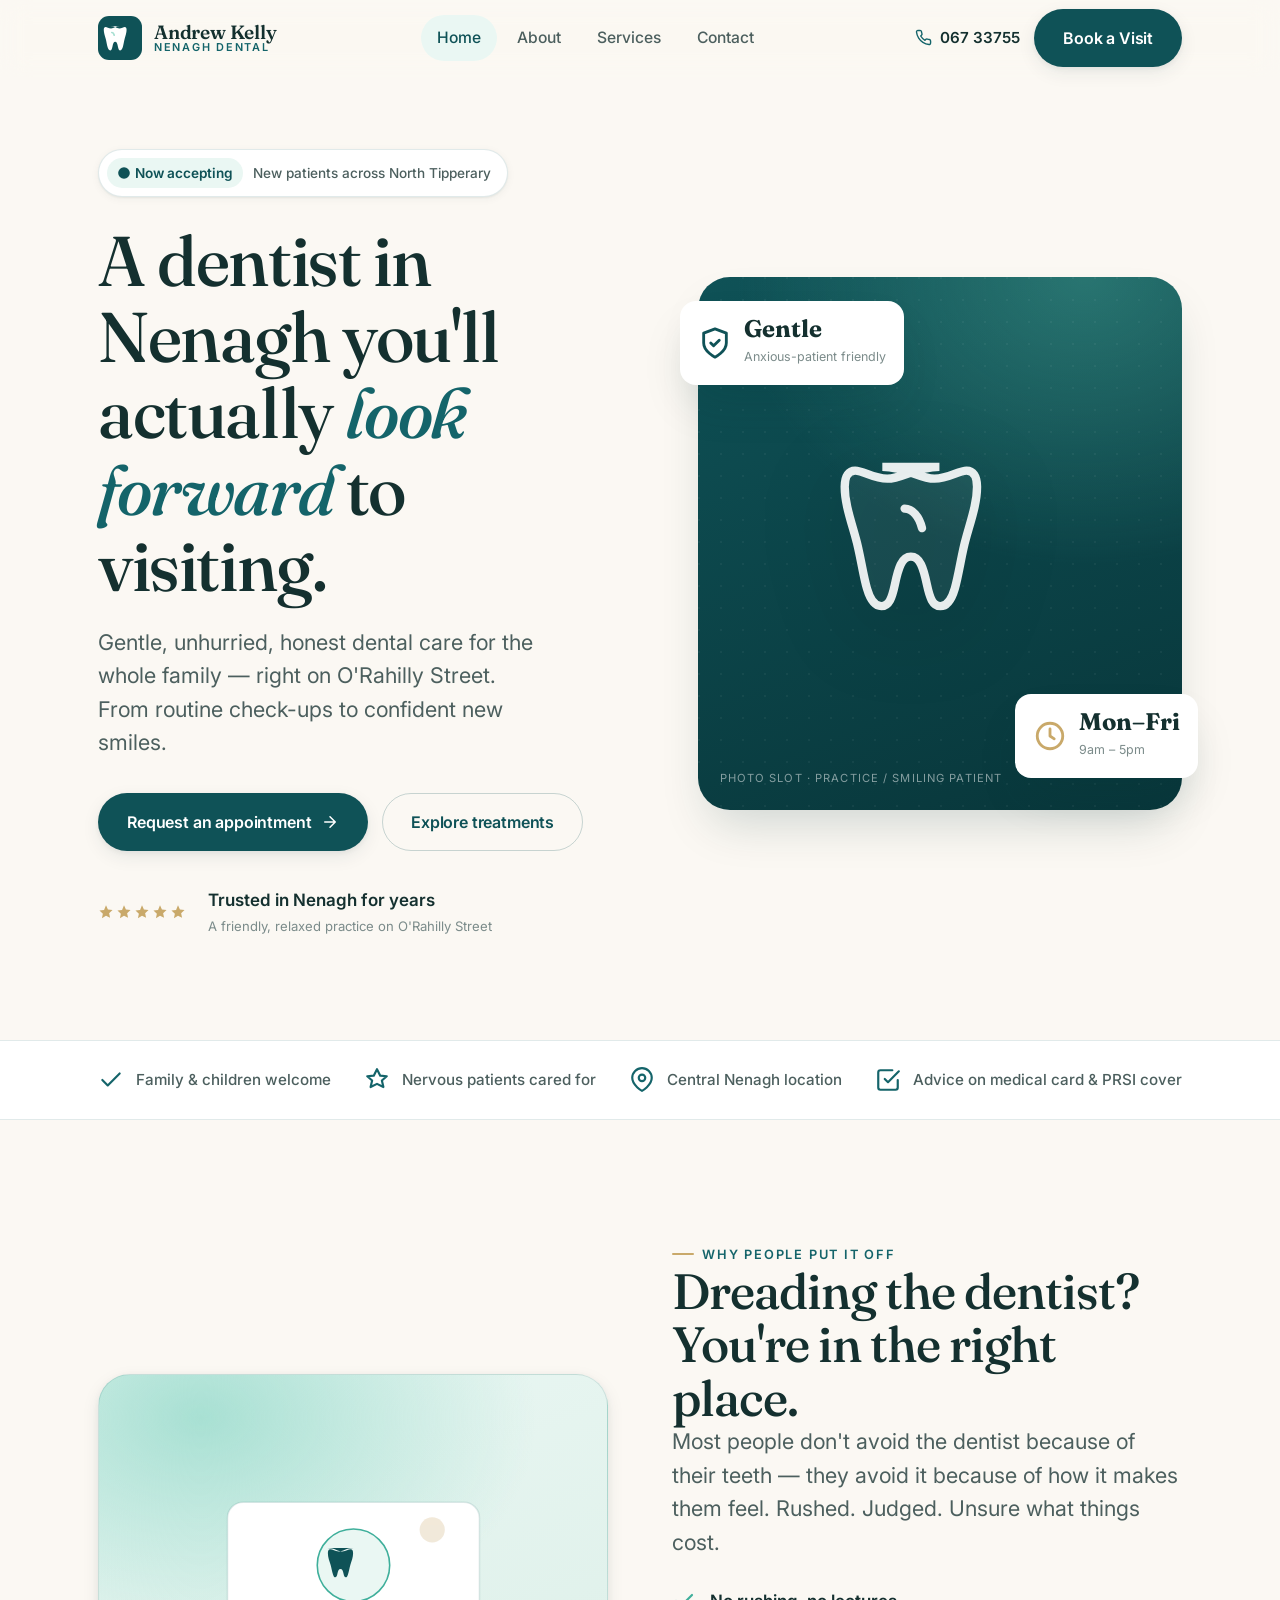
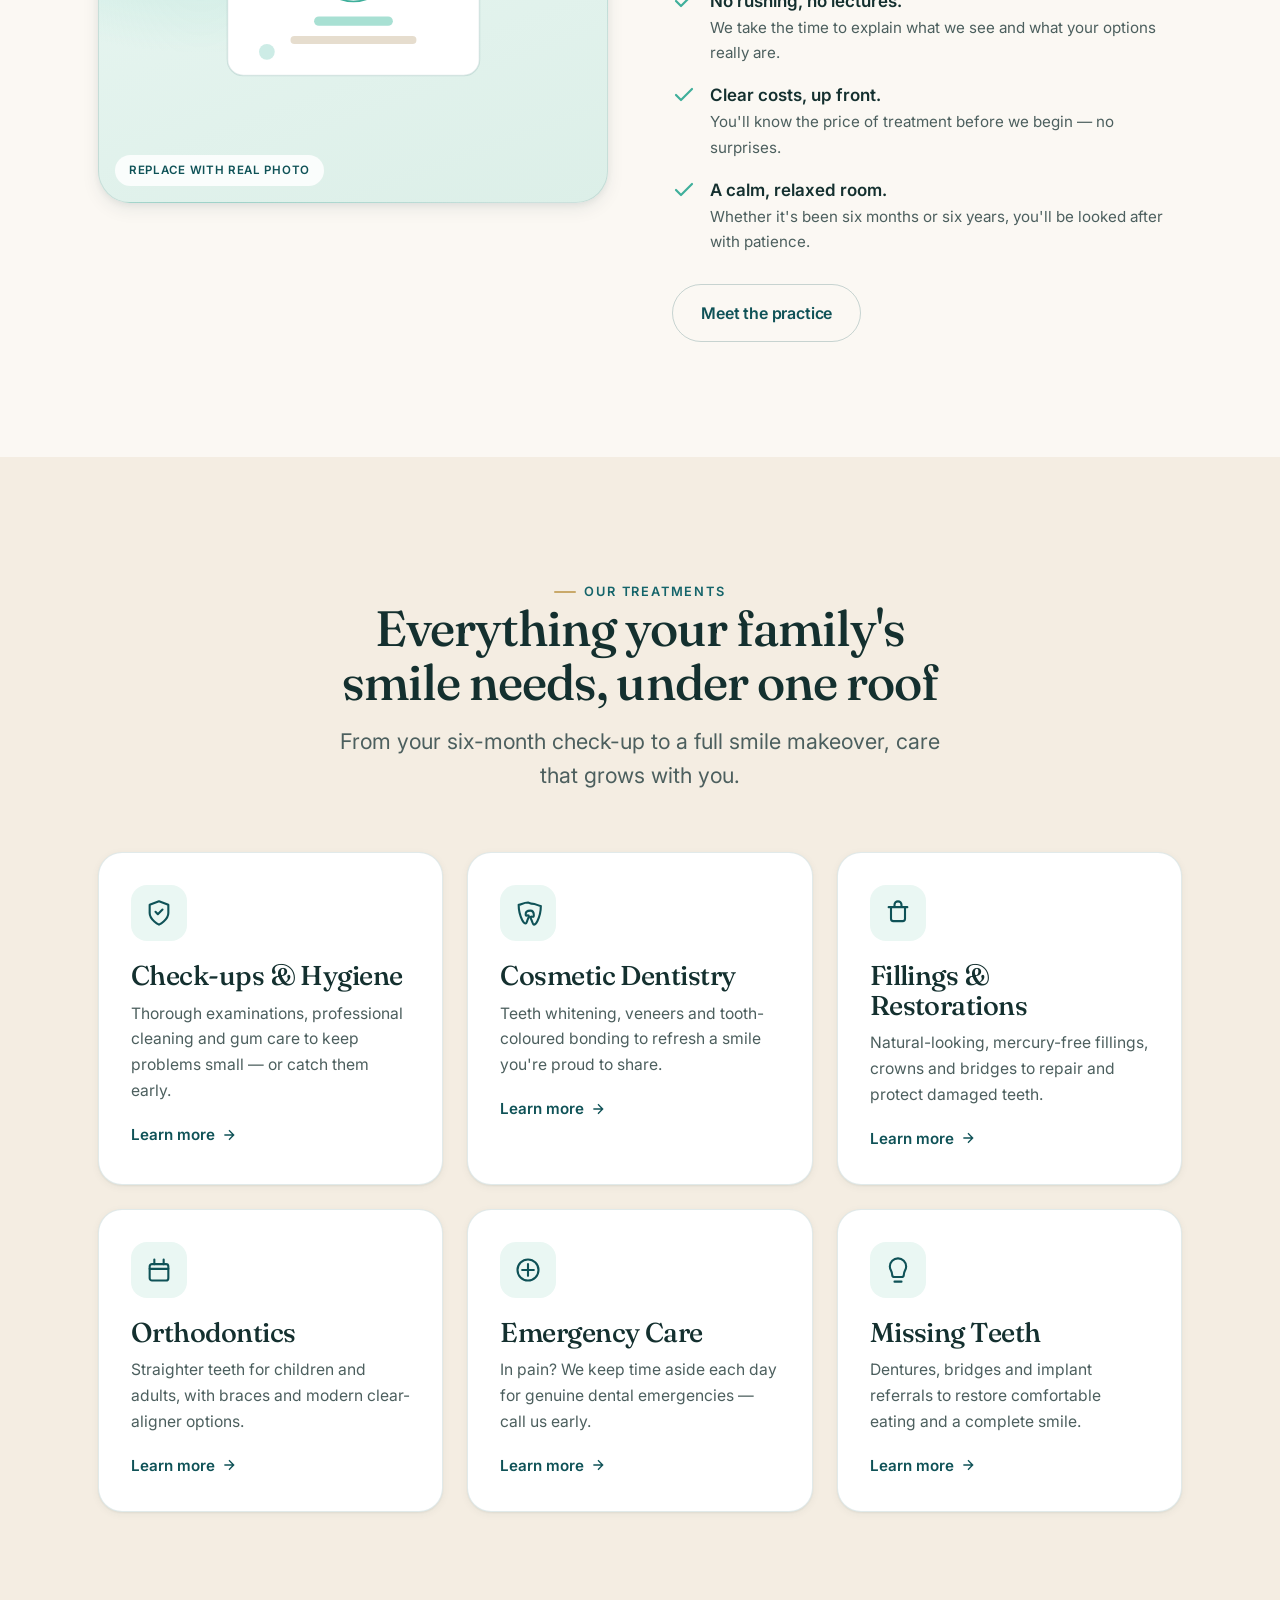
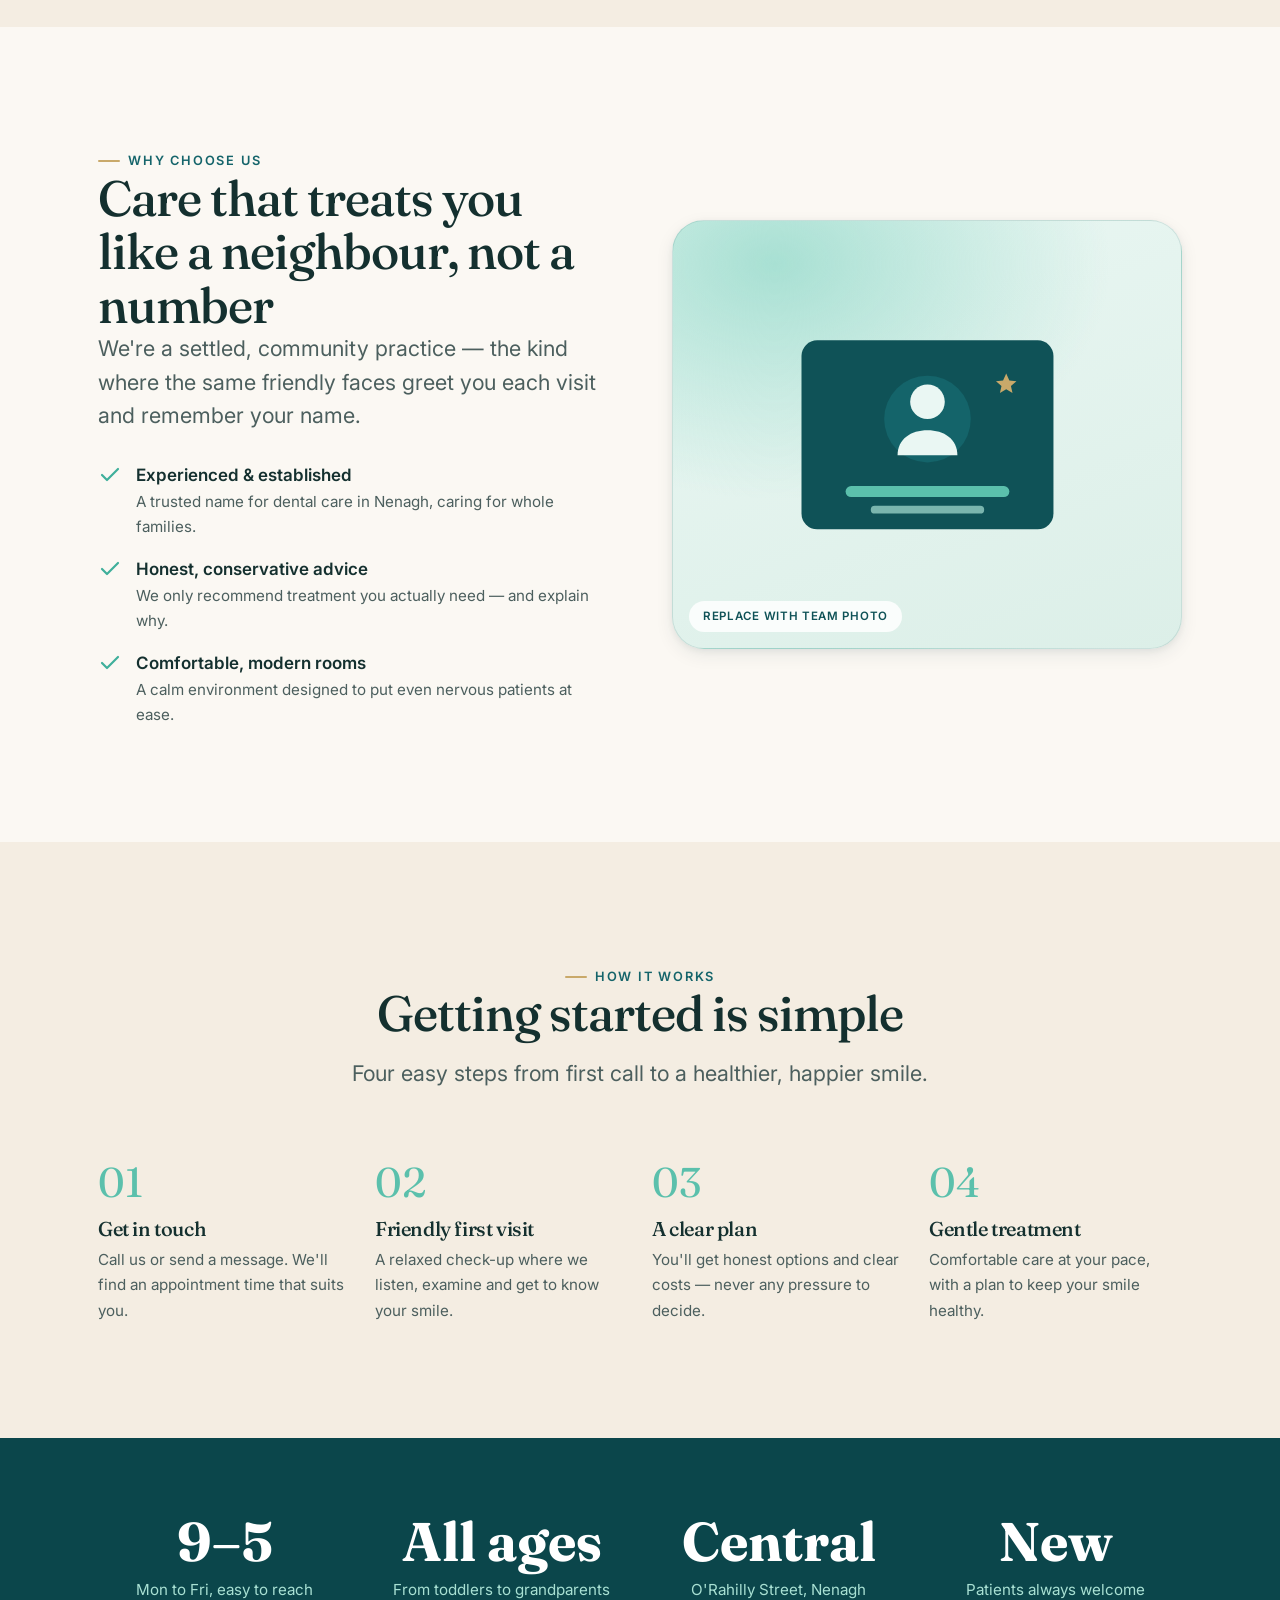
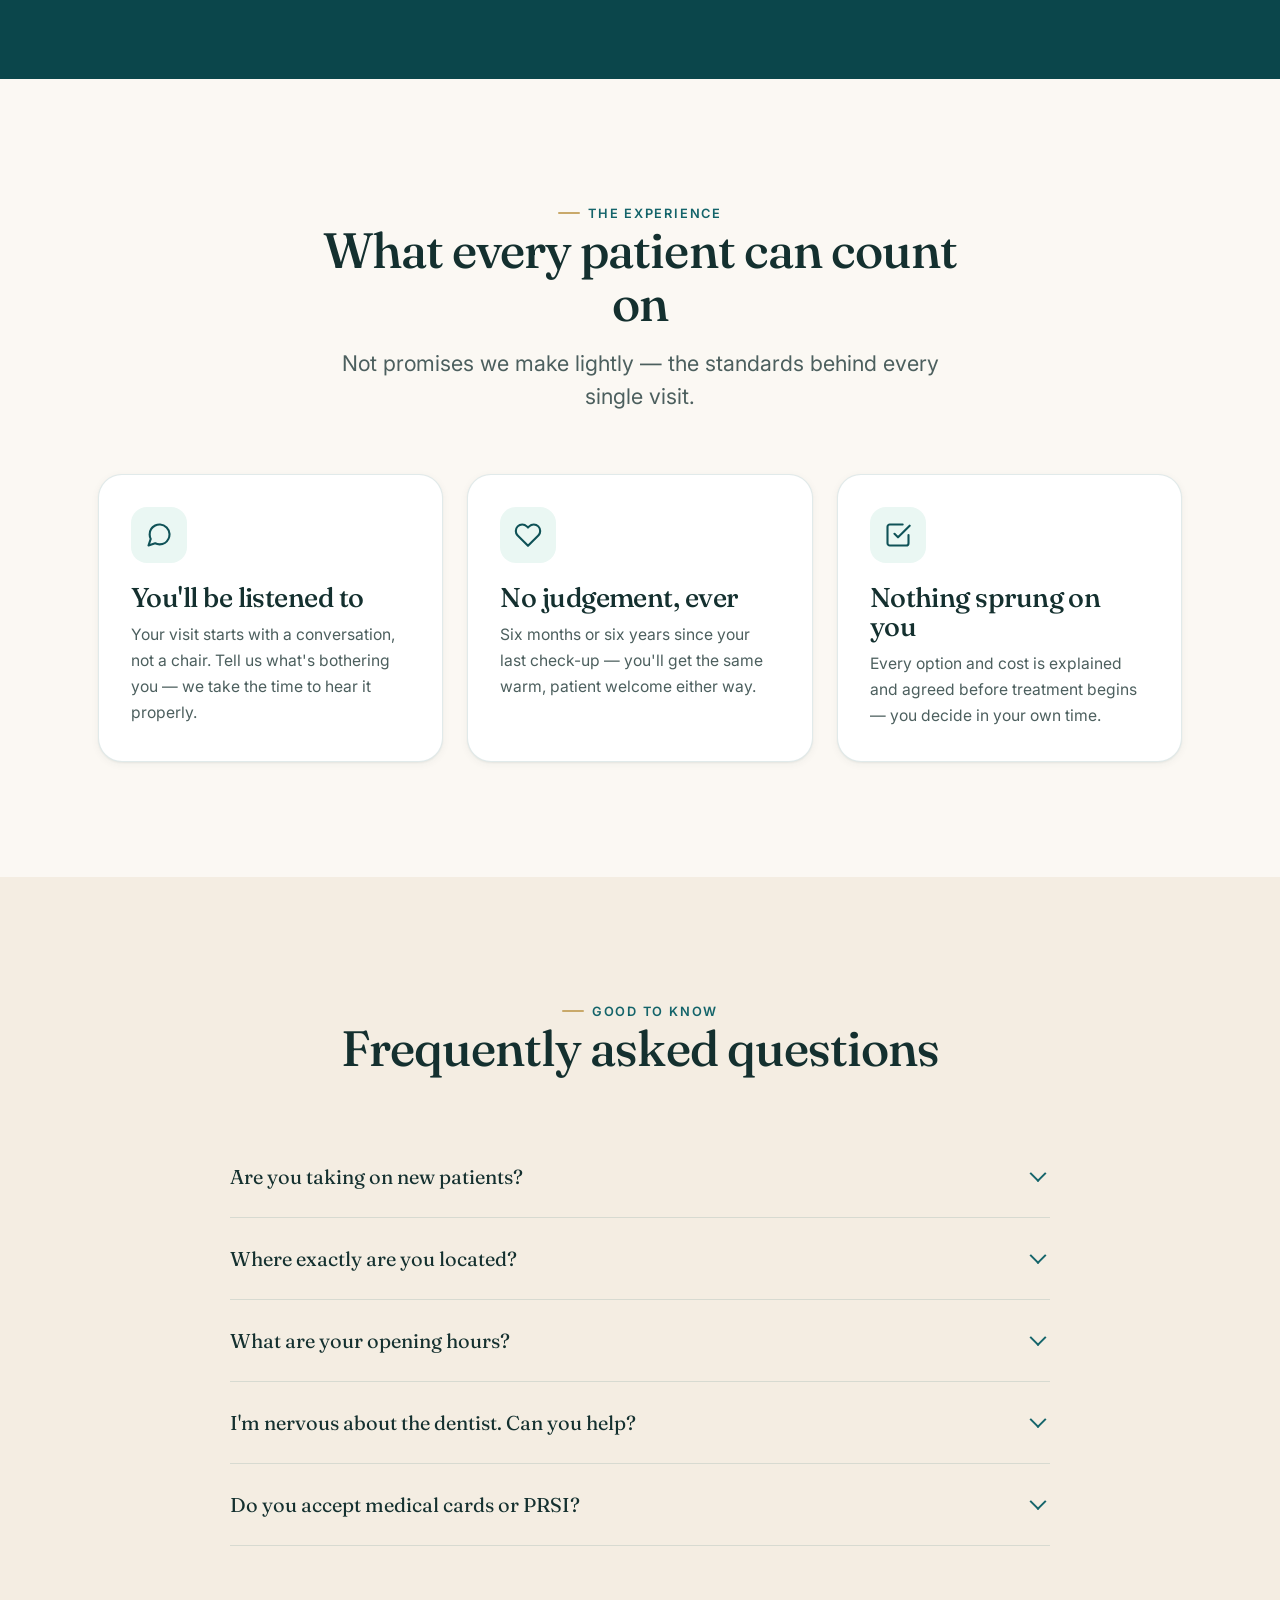
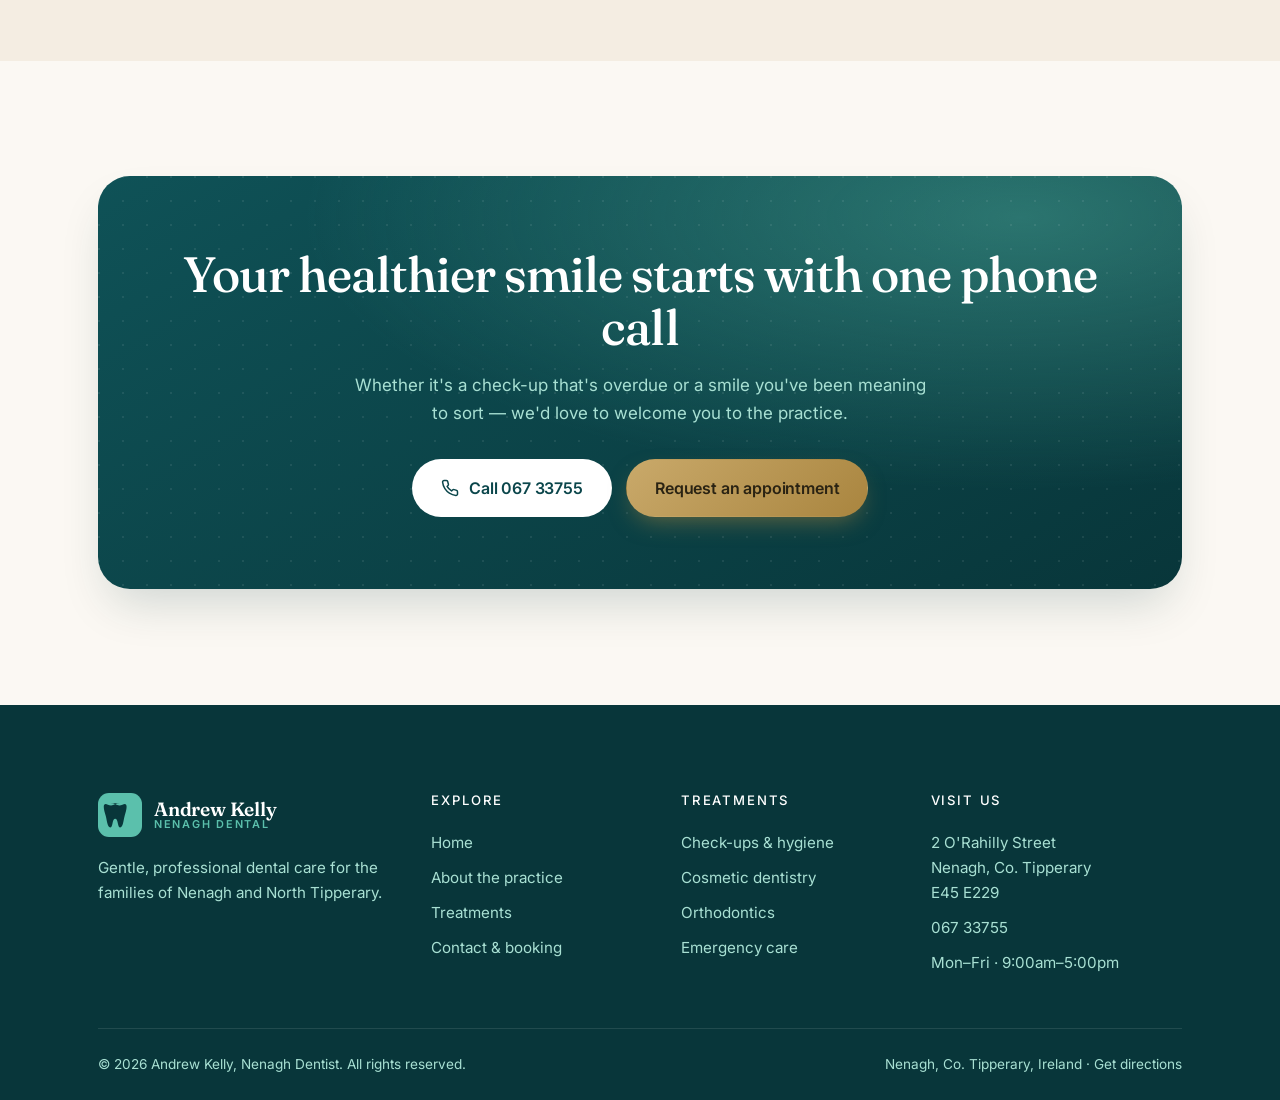
==== commit 4013b6f6: "Replace placeholders with verified details; remove client-flag notes - contact.html: real practice e" ====
--- a/index.html
+++ b/index.html
@@ -30,7 +30,6 @@
     "description": "Family, cosmetic and orthodontic dental care in Nenagh, Co. Tipperary.",
     "url": "https://andrewkelly-dental.vercel.app/",
     "telephone": "+353 67 33755",
-    "priceRange": "€€",
     "image": "https://andrewkelly-dental.vercel.app/assets/favicon.svg",
     "address": {
       "@type": "PostalAddress",
@@ -137,7 +136,7 @@
         <div class="trustbar__item reveal"><svg viewBox="0 0 24 24" fill="none" stroke="currentColor" stroke-width="2" stroke-linecap="round" stroke-linejoin="round"><path d="M20 6L9 17l-5-5"/></svg> Family &amp; children welcome</div>
         <div class="trustbar__item reveal" data-delay="1"><svg viewBox="0 0 24 24" fill="none" stroke="currentColor" stroke-width="2" stroke-linecap="round" stroke-linejoin="round"><path d="M12 2l3 6 6 .5-4.5 4 1.4 6L12 15.6 6.1 18.5l1.4-6L3 8.5 9 8z"/></svg> Nervous patients cared for</div>
         <div class="trustbar__item reveal" data-delay="2"><svg viewBox="0 0 24 24" fill="none" stroke="currentColor" stroke-width="2" stroke-linecap="round" stroke-linejoin="round"><path d="M21 10c0 7-9 12-9 12s-9-5-9-12a9 9 0 0 1 18 0z"/><circle cx="12" cy="10" r="3"/></svg> Central Nenagh location</div>
-        <div class="trustbar__item reveal" data-delay="3"><svg viewBox="0 0 24 24" fill="none" stroke="currentColor" stroke-width="2" stroke-linecap="round" stroke-linejoin="round"><path d="M9 11l3 3L22 4"/><path d="M21 12v7a2 2 0 0 1-2 2H5a2 2 0 0 1-2-2V5a2 2 0 0 1 2-2h11"/></svg> Medical card &amp; PRSI accepted*</div>
+        <div class="trustbar__item reveal" data-delay="3"><svg viewBox="0 0 24 24" fill="none" stroke="currentColor" stroke-width="2" stroke-linecap="round" stroke-linejoin="round"><path d="M9 11l3 3L22 4"/><path d="M21 12v7a2 2 0 0 1-2 2H5a2 2 0 0 1-2-2V5a2 2 0 0 1 2-2h11"/></svg> Advice on medical card &amp; PRSI cover</div>
       </div>
     </section>
 
@@ -296,26 +295,27 @@
     <section class="section">
       <div class="container">
         <div class="section-head center reveal">
-          <span class="eyebrow" style="justify-content:center;">Kind words</span>
-          <h2>Loved by families across North Tipperary</h2>
-          <p class="lead" style="font-size:0.95rem;color:var(--ink-mute);">Sample layout — we'll embed your live Google reviews here before launch.</p>
-        </div>
+          <span class="eyebrow" style="justify-content:center;">The experience</span>
+          <h2>What every patient can count on</h2>
+          <p class="lead">Not promises we make lightly — the standards behind every single visit.</p>
+        </div>
+        <!-- When the practice's real Google reviews are supplied, replace these cards with a testimonial grid (.quote cards with stars) -->
         <div class="grid grid--3">
-          <figure class="quote reveal">
-            <span class="stars" aria-hidden="true"><svg viewBox="0 0 24 24" fill="currentColor"><path d="M12 2l2.9 6.3 6.9.8-5.1 4.7 1.4 6.8L12 17.8 5.9 21.4l1.4-6.8L2.2 9.9l6.9-.8z"/></svg><svg viewBox="0 0 24 24" fill="currentColor"><path d="M12 2l2.9 6.3 6.9.8-5.1 4.7 1.4 6.8L12 17.8 5.9 21.4l1.4-6.8L2.2 9.9l6.9-.8z"/></svg><svg viewBox="0 0 24 24" fill="currentColor"><path d="M12 2l2.9 6.3 6.9.8-5.1 4.7 1.4 6.8L12 17.8 5.9 21.4l1.4-6.8L2.2 9.9l6.9-.8z"/></svg><svg viewBox="0 0 24 24" fill="currentColor"><path d="M12 2l2.9 6.3 6.9.8-5.1 4.7 1.4 6.8L12 17.8 5.9 21.4l1.4-6.8L2.2 9.9l6.9-.8z"/></svg><svg viewBox="0 0 24 24" fill="currentColor"><path d="M12 2l2.9 6.3 6.9.8-5.1 4.7 1.4 6.8L12 17.8 5.9 21.4l1.4-6.8L2.2 9.9l6.9-.8z"/></svg></span>
-            <blockquote><p>"Always so gentle and patient with my kids. The whole family is looked after here and we're never made to feel rushed."</p></blockquote>
-            <figcaption class="quote__by"><span class="quote__avatar">P</span><span><b>Placeholder review</b><span>Replace with a real Google review</span></span></figcaption>
-          </figure>
-          <figure class="quote reveal" data-delay="1">
-            <span class="stars" aria-hidden="true"><svg viewBox="0 0 24 24" fill="currentColor"><path d="M12 2l2.9 6.3 6.9.8-5.1 4.7 1.4 6.8L12 17.8 5.9 21.4l1.4-6.8L2.2 9.9l6.9-.8z"/></svg><svg viewBox="0 0 24 24" fill="currentColor"><path d="M12 2l2.9 6.3 6.9.8-5.1 4.7 1.4 6.8L12 17.8 5.9 21.4l1.4-6.8L2.2 9.9l6.9-.8z"/></svg><svg viewBox="0 0 24 24" fill="currentColor"><path d="M12 2l2.9 6.3 6.9.8-5.1 4.7 1.4 6.8L12 17.8 5.9 21.4l1.4-6.8L2.2 9.9l6.9-.8z"/></svg><svg viewBox="0 0 24 24" fill="currentColor"><path d="M12 2l2.9 6.3 6.9.8-5.1 4.7 1.4 6.8L12 17.8 5.9 21.4l1.4-6.8L2.2 9.9l6.9-.8z"/></svg><svg viewBox="0 0 24 24" fill="currentColor"><path d="M12 2l2.9 6.3 6.9.8-5.1 4.7 1.4 6.8L12 17.8 5.9 21.4l1.4-6.8L2.2 9.9l6.9-.8z"/></svg></span>
-            <blockquote><p>"I hadn't been to a dentist in years and was dreading it. They put me completely at ease and explained everything clearly."</p></blockquote>
-            <figcaption class="quote__by"><span class="quote__avatar">P</span><span><b>Placeholder review</b><span>Replace with a real Google review</span></span></figcaption>
-          </figure>
-          <figure class="quote reveal" data-delay="2">
-            <span class="stars" aria-hidden="true"><svg viewBox="0 0 24 24" fill="currentColor"><path d="M12 2l2.9 6.3 6.9.8-5.1 4.7 1.4 6.8L12 17.8 5.9 21.4l1.4-6.8L2.2 9.9l6.9-.8z"/></svg><svg viewBox="0 0 24 24" fill="currentColor"><path d="M12 2l2.9 6.3 6.9.8-5.1 4.7 1.4 6.8L12 17.8 5.9 21.4l1.4-6.8L2.2 9.9l6.9-.8z"/></svg><svg viewBox="0 0 24 24" fill="currentColor"><path d="M12 2l2.9 6.3 6.9.8-5.1 4.7 1.4 6.8L12 17.8 5.9 21.4l1.4-6.8L2.2 9.9l6.9-.8z"/></svg><svg viewBox="0 0 24 24" fill="currentColor"><path d="M12 2l2.9 6.3 6.9.8-5.1 4.7 1.4 6.8L12 17.8 5.9 21.4l1.4-6.8L2.2 9.9l6.9-.8z"/></svg><svg viewBox="0 0 24 24" fill="currentColor"><path d="M12 2l2.9 6.3 6.9.8-5.1 4.7 1.4 6.8L12 17.8 5.9 21.4l1.4-6.8L2.2 9.9l6.9-.8z"/></svg></span>
-            <blockquote><p>"Fantastic, honest advice. They told me a tooth could wait rather than pushing treatment I didn't need. Real trust."</p></blockquote>
-            <figcaption class="quote__by"><span class="quote__avatar">P</span><span><b>Placeholder review</b><span>Replace with a real Google review</span></span></figcaption>
-          </figure>
+          <article class="card reveal">
+            <div class="card__icon"><svg viewBox="0 0 24 24" fill="none" stroke="currentColor" stroke-width="1.8" stroke-linecap="round" stroke-linejoin="round"><path d="M21 11.5a8.38 8.38 0 0 1-.9 3.8 8.5 8.5 0 0 1-7.6 4.7 8.38 8.38 0 0 1-3.8-.9L3 21l1.9-5.7a8.38 8.38 0 0 1-.9-3.8 8.5 8.5 0 0 1 4.7-7.6 8.38 8.38 0 0 1 3.8-.9h.5a8.48 8.48 0 0 1 8 8z"/></svg></div>
+            <h3>You'll be listened to</h3>
+            <p>Your visit starts with a conversation, not a chair. Tell us what's bothering you — we take the time to hear it properly.</p>
+          </article>
+          <article class="card reveal" data-delay="1">
+            <div class="card__icon"><svg viewBox="0 0 24 24" fill="none" stroke="currentColor" stroke-width="1.8" stroke-linecap="round" stroke-linejoin="round"><path d="M20.84 4.61a5.5 5.5 0 0 0-7.78 0L12 5.67l-1.06-1.06a5.5 5.5 0 1 0-7.78 7.78L12 21.23l8.84-8.84a5.5 5.5 0 0 0 0-7.78z"/></svg></div>
+            <h3>No judgement, ever</h3>
+            <p>Six months or six years since your last check-up — you'll get the same warm, patient welcome either way.</p>
+          </article>
+          <article class="card reveal" data-delay="2">
+            <div class="card__icon"><svg viewBox="0 0 24 24" fill="none" stroke="currentColor" stroke-width="1.8" stroke-linecap="round" stroke-linejoin="round"><path d="M9 11l3 3L22 4"/><path d="M21 12v7a2 2 0 0 1-2 2H5a2 2 0 0 1-2-2V5a2 2 0 0 1 2-2h11"/></svg></div>
+            <h3>Nothing sprung on you</h3>
+            <p>Every option and cost is explained and agreed before treatment begins — you decide in your own time.</p>
+          </article>
         </div>
       </div>
     </section>
@@ -346,7 +346,7 @@
           </div>
           <div class="faq__item">
             <button class="faq__q" aria-expanded="false">Do you accept medical cards or PRSI?</button>
-            <div class="faq__a"><p>We can advise on treatments covered under the medical card (DTSS) and PRSI (Treatment Benefit) schemes. Please confirm your entitlements with us when booking. <em>(Client to confirm exact scheme participation.)</em></p></div>
+            <div class="faq__a"><p>We can advise you on what may be covered under the medical card (DTSS) and PRSI (Treatment Benefit) schemes — just mention your entitlements when booking and we'll point you in the right direction.</p></div>
           </div>
         </div>
       </div>
